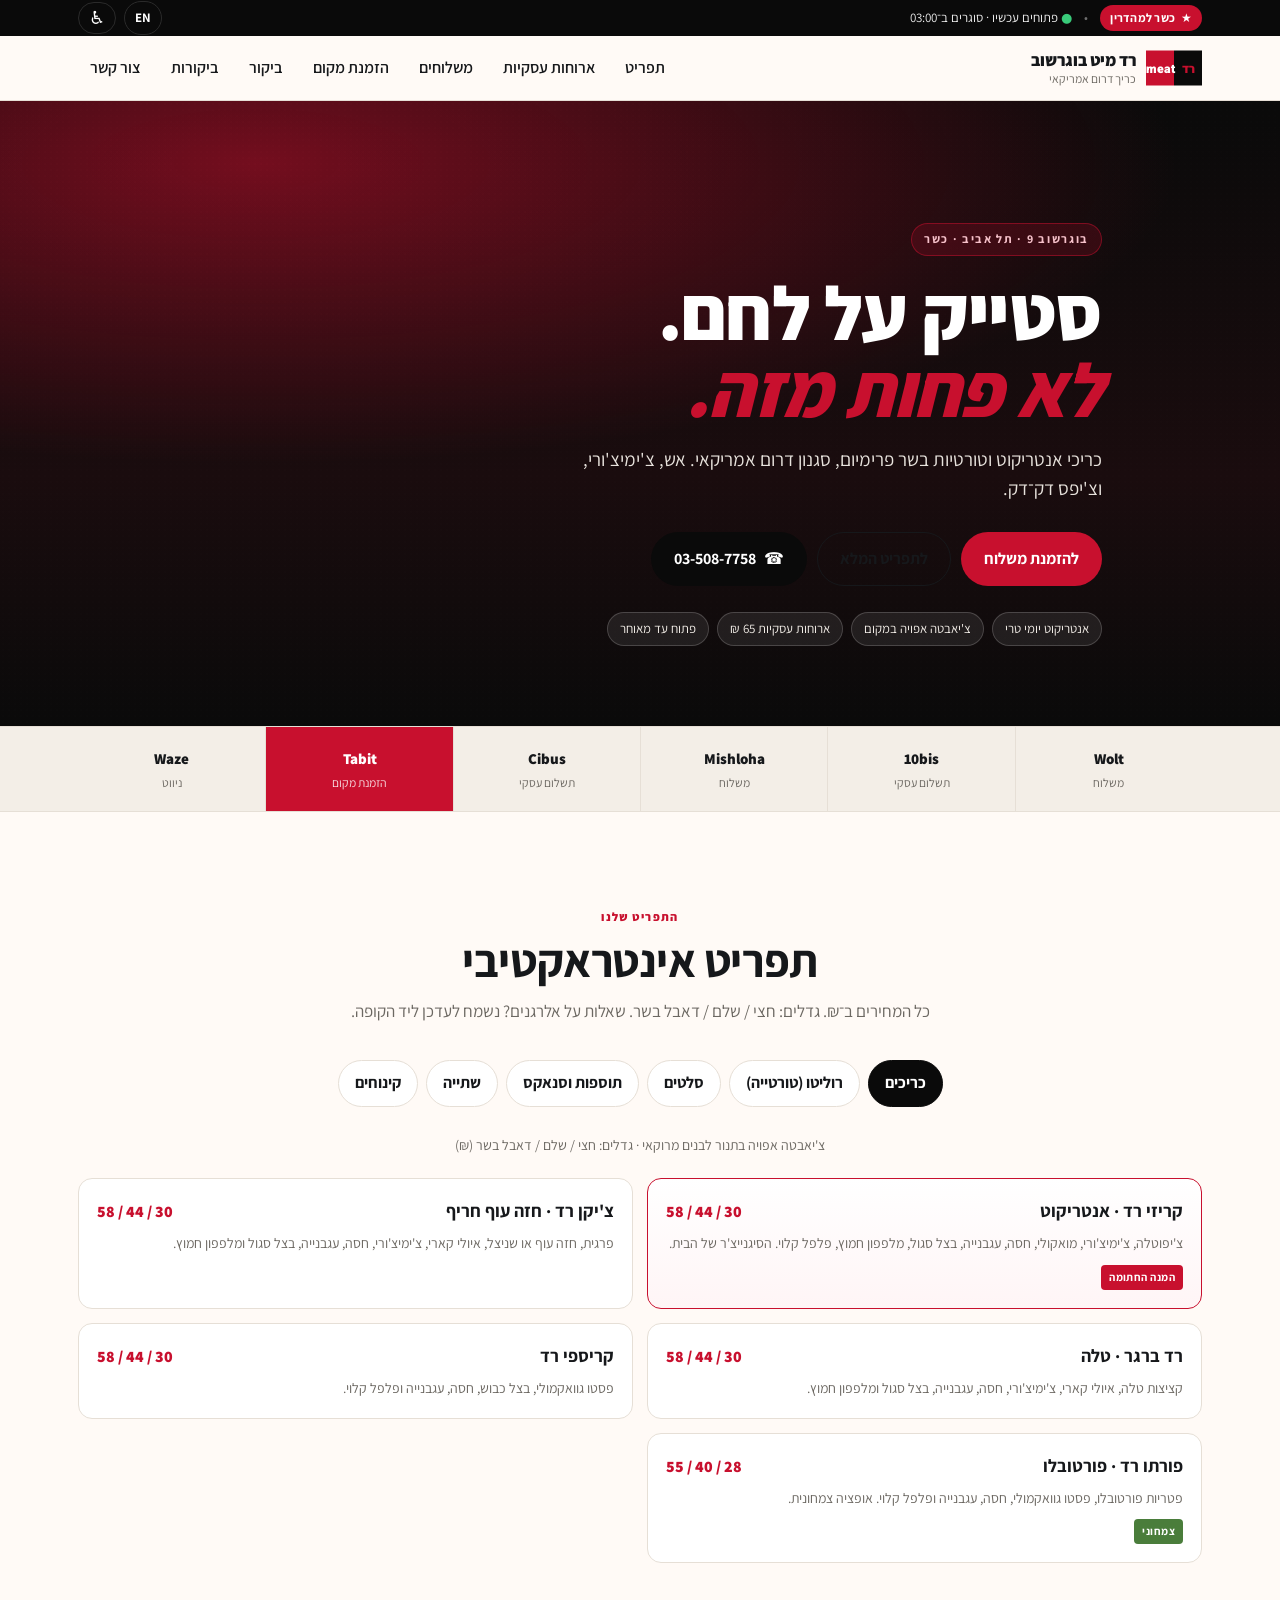
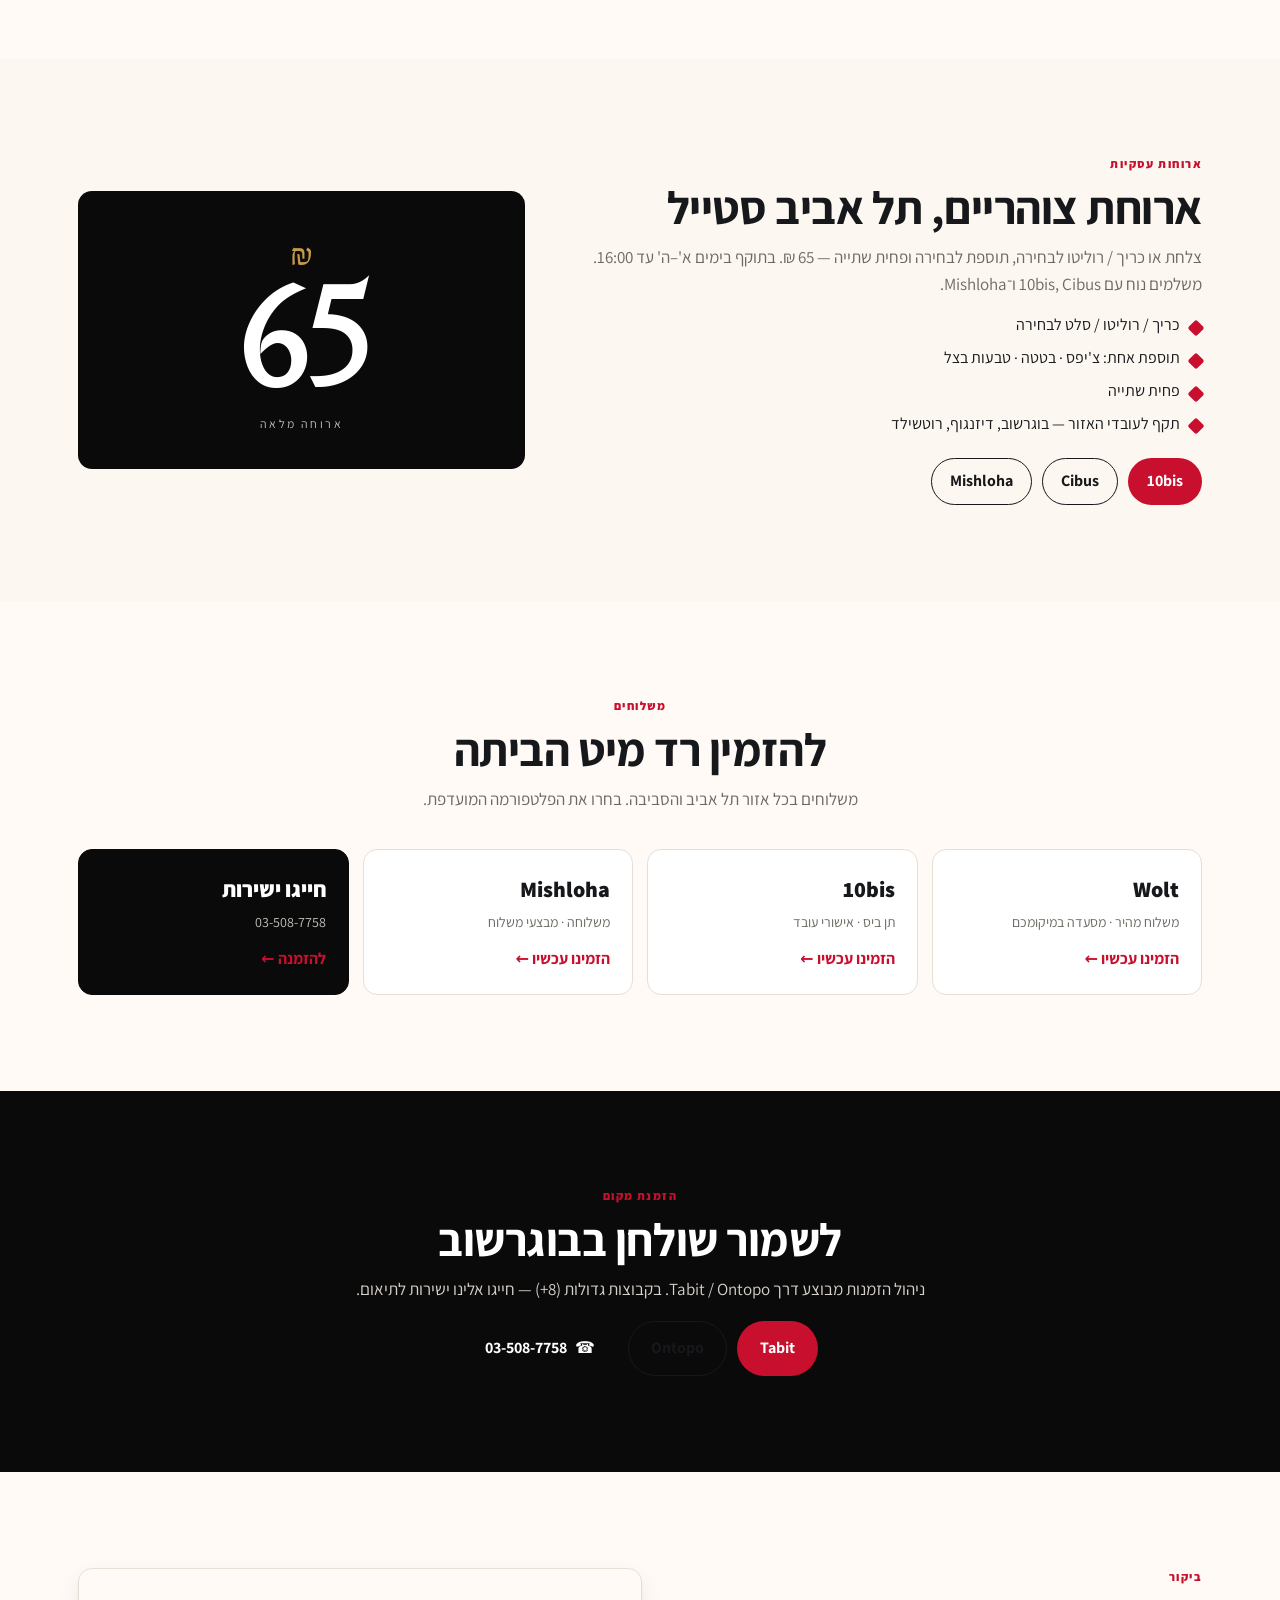
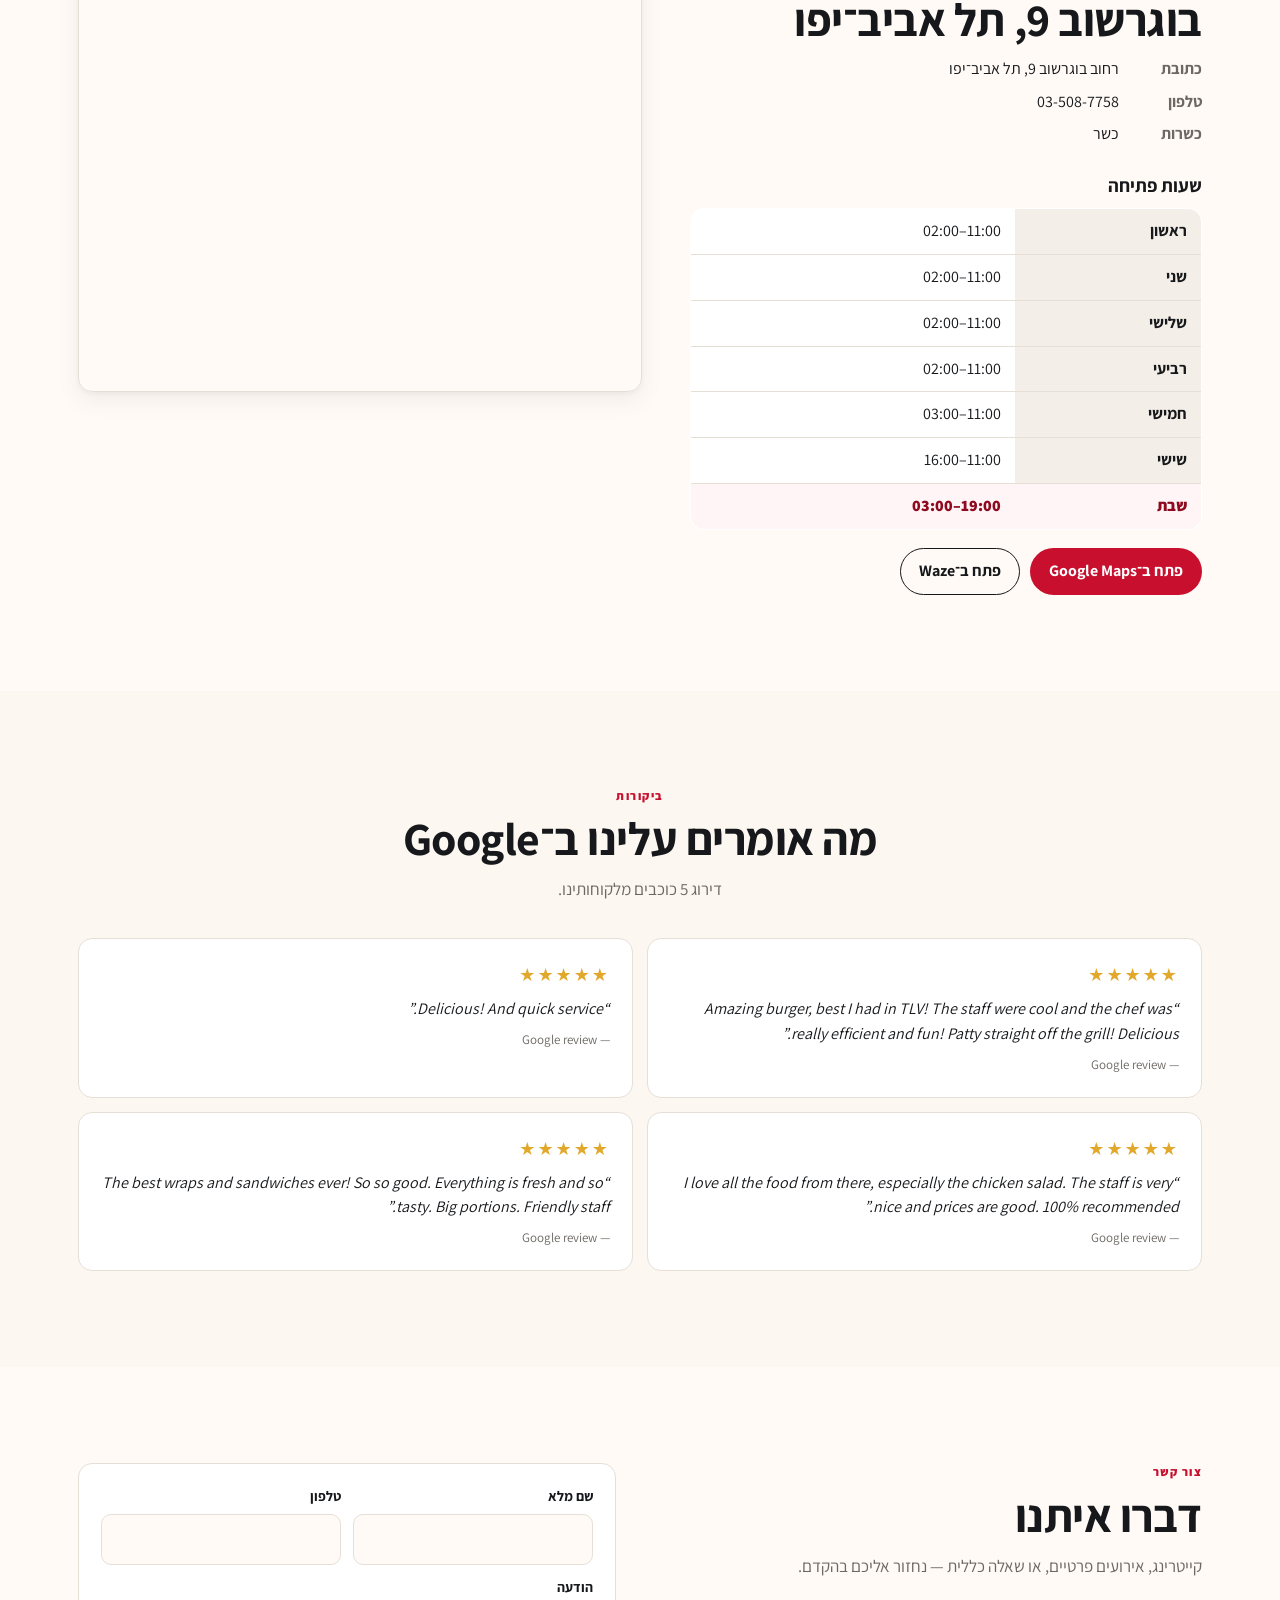
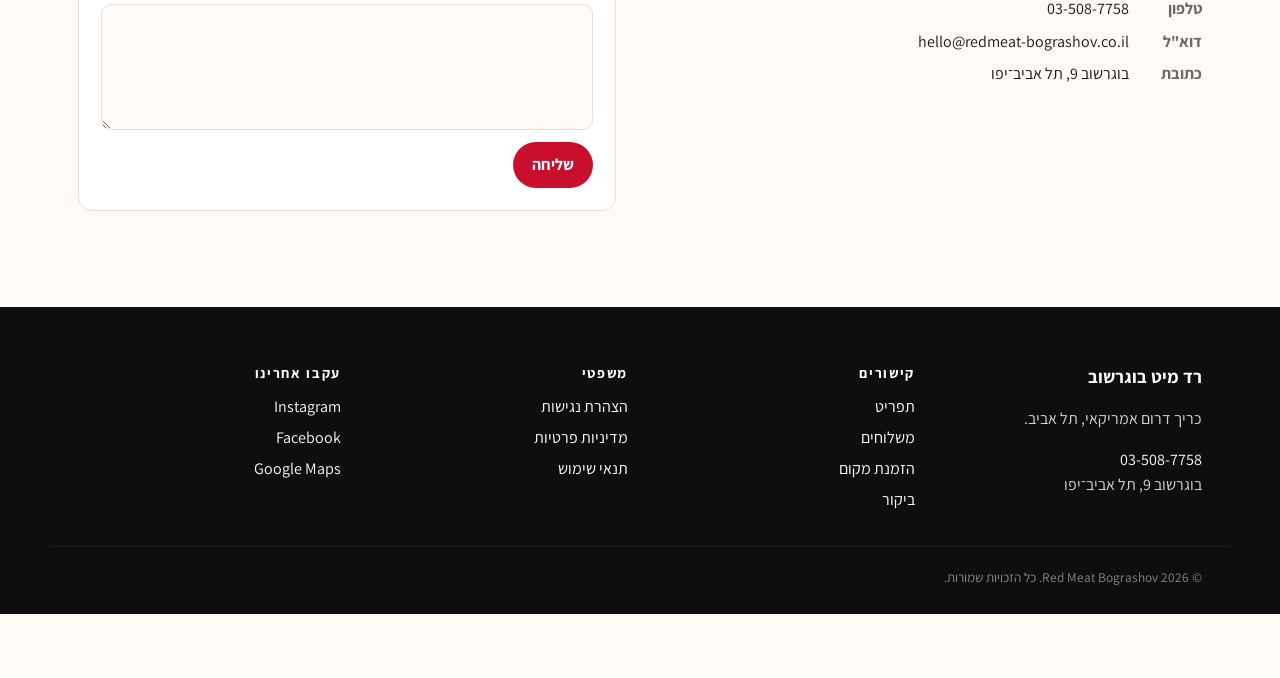
==== index.html @ 0d40d38c "Add bilingual Red Meat Bograshov website Static, framework-free HE/EN site with RTL/LTR switch, IS 5" ====
<!doctype html>
<html lang="he" dir="rtl">
<head>
  <meta charset="utf-8" />
  <meta name="viewport" content="width=device-width, initial-scale=1, viewport-fit=cover" />
  <meta name="theme-color" content="#c8102e" />
  <meta name="format-detection" content="telephone=yes" />

  <title data-i18n="meta.title">רד מיט בוגרשוב | כריך דרום אמריקאי | תל אביב</title>
  <meta name="description" data-i18n="meta.description"
        content="רד מיט בוגרשוב – כריכי אנטריקוט וטורטיות פרימיום ברחוב בוגרשוב 9, תל אביב. כשר. הזמנות, משלוחים, ארוחות עסקיות." />
  <meta name="keywords" content="רד מיט, Red Meat, Bograshov, בוגרשוב, אנטריקוט, כריך, תל אביב, Tel Aviv, kosher, כשר, Tabit, Wolt, 10bis, mishloha" />

  <!-- Open Graph -->
  <meta property="og:type" content="restaurant" />
  <meta property="og:locale" content="he_IL" />
  <meta property="og:locale:alternate" content="en_US" />
  <meta property="og:title" content="Red Meat Bograshov | רד מיט בוגרשוב" />
  <meta property="og:description" content="Premium entrecote sandwiches and meat tortillas in the heart of Tel Aviv." />
  <meta property="og:image" content="assets/img/og-cover.svg" />
  <meta property="og:url" content="https://redmeat-bograshov.co.il/" />
  <meta name="twitter:card" content="summary_large_image" />

  <link rel="canonical" href="https://redmeat-bograshov.co.il/" />
  <link rel="alternate" hreflang="he-IL" href="https://redmeat-bograshov.co.il/?lang=he" />
  <link rel="alternate" hreflang="en" href="https://redmeat-bograshov.co.il/?lang=en" />
  <link rel="alternate" hreflang="x-default" href="https://redmeat-bograshov.co.il/" />

  <link rel="icon" href="assets/img/favicon.svg" type="image/svg+xml" />
  <link rel="apple-touch-icon" href="assets/img/apple-touch-icon.png" />
  <link rel="manifest" href="manifest.webmanifest" />

  <!-- Fonts: Hebrew + Latin -->
  <link rel="preconnect" href="https://fonts.googleapis.com" crossorigin />
  <link rel="preconnect" href="https://fonts.gstatic.com" crossorigin />
  <link rel="stylesheet"
        href="https://fonts.googleapis.com/css2?family=Assistant:wght@400;600;700;800&family=Heebo:wght@400;700;900&family=Bellefair&display=swap"
        media="print" onload="this.media='all'" />
  <noscript><link rel="stylesheet"
        href="https://fonts.googleapis.com/css2?family=Assistant:wght@400;600;700;800&family=Heebo:wght@400;700;900&family=Bellefair&display=swap" /></noscript>

  <link rel="stylesheet" href="assets/css/styles.css" />

  <!-- Schema.org Restaurant -->
  <script type="application/ld+json">
  {
    "@context": "https://schema.org",
    "@type": "Restaurant",
    "name": "Red Meat Bograshov",
    "alternateName": "רד מיט בוגרשוב",
    "image": "https://redmeat-bograshov.co.il/assets/img/og-cover.svg",
    "@id": "https://redmeat-bograshov.co.il/",
    "url": "https://redmeat-bograshov.co.il/",
    "telephone": "+972-3-508-7758",
    "priceRange": "₪₪",
    "servesCuisine": ["South American", "Sandwiches", "Burgers", "Kosher"],
    "address": {
      "@type": "PostalAddress",
      "streetAddress": "Bograshov St 9",
      "addressLocality": "Tel Aviv-Yafo",
      "addressCountry": "IL"
    },
    "geo": { "@type": "GeoCoordinates", "latitude": 32.0784, "longitude": 34.7710 },
    "openingHoursSpecification": [
      { "@type": "OpeningHoursSpecification", "dayOfWeek": "Sunday",    "opens": "11:00", "closes": "02:00" },
      { "@type": "OpeningHoursSpecification", "dayOfWeek": "Monday",    "opens": "11:00", "closes": "02:00" },
      { "@type": "OpeningHoursSpecification", "dayOfWeek": "Tuesday",   "opens": "11:00", "closes": "02:00" },
      { "@type": "OpeningHoursSpecification", "dayOfWeek": "Wednesday", "opens": "11:00", "closes": "02:00" },
      { "@type": "OpeningHoursSpecification", "dayOfWeek": "Thursday",  "opens": "11:00", "closes": "03:00" },
      { "@type": "OpeningHoursSpecification", "dayOfWeek": "Friday",    "opens": "11:00", "closes": "16:00" },
      { "@type": "OpeningHoursSpecification", "dayOfWeek": "Saturday",  "opens": "19:00", "closes": "03:00" }
    ],
    "hasMenu": "https://redmeat-bograshov.co.il/#menu",
    "acceptsReservations": "https://www.tabit.co.il/",
    "isAccessibleForFree": true,
    "keywords": "kosher, kosher restaurant, כשר",
    "aggregateRating": {
      "@type": "AggregateRating",
      "ratingValue": "5",
      "reviewCount": "4"
    },
    "review": [
      { "@type": "Review", "author": { "@type": "Person", "name": "Google reviewer" },
        "reviewRating": { "@type": "Rating", "ratingValue": "5", "bestRating": "5" },
        "reviewBody": "Amazing burger, best I had in TLV! The staff were cool and the chef was really efficient and fun! Patty straight off the grill! Delicious." },
      { "@type": "Review", "author": { "@type": "Person", "name": "Google reviewer" },
        "reviewRating": { "@type": "Rating", "ratingValue": "5", "bestRating": "5" },
        "reviewBody": "Delicious! And quick service." },
      { "@type": "Review", "author": { "@type": "Person", "name": "Google reviewer" },
        "reviewRating": { "@type": "Rating", "ratingValue": "5", "bestRating": "5" },
        "reviewBody": "I love all the food from there, especially the chicken salad. The staff is very nice and prices are good. 100% recommended." },
      { "@type": "Review", "author": { "@type": "Person", "name": "Google reviewer" },
        "reviewRating": { "@type": "Rating", "ratingValue": "5", "bestRating": "5" },
        "reviewBody": "The best wraps and sandwiches ever! Everything is fresh and so tasty. Big portions. Friendly staff." }
    ]
  }
  </script>
</head>

<body>
  <!-- Skip to content for screen readers / keyboard users -->
  <a class="skip-link" href="#main" data-i18n="a11y.skip">דלג לתוכן הראשי</a>

  <!-- Top utility bar -->
  <div class="topbar" role="region" aria-label="utility">
    <div class="container topbar__inner">
      <span class="kosher-badge" aria-label="Kosher">
        <span aria-hidden="true">★</span> <span data-i18n="topbar.kosher">כשר למהדרין</span>
      </span>
      <span class="topbar__sep" aria-hidden="true">•</span>
      <span class="topbar__hours" id="topbar-hours" aria-live="polite"></span>

      <div class="topbar__actions">
        <button type="button" class="lang-switch" id="lang-switch" aria-label="Switch language">
          <span data-lang-label>EN</span>
        </button>
        <button type="button" class="a11y-toggle" id="a11y-toggle"
                aria-label="פתח תפריט נגישות" aria-haspopup="dialog" aria-expanded="false">
          <span aria-hidden="true">♿</span>
        </button>
      </div>
    </div>
  </div>

  <!-- Header / nav -->
  <header class="site-header" role="banner">
    <div class="container site-header__inner">
      <a href="#top" class="brand" aria-label="Red Meat Bograshov home">
        <span class="brand__mark" aria-hidden="true">
          <svg viewBox="0 0 64 40" width="56" height="36" focusable="false" aria-hidden="true">
            <rect x="0" y="0" width="32" height="40" fill="#c8102e"/>
            <rect x="32" y="0" width="32" height="40" fill="#0a0a0a"/>
            <text x="16" y="26" text-anchor="middle" font-family="Heebo,Arial" font-weight="900" font-size="14" fill="#fff">meat</text>
            <text x="48" y="26" text-anchor="middle" font-family="Heebo,Arial" font-weight="900" font-size="14" fill="#c8102e">רד</text>
          </svg>
        </span>
        <span class="brand__text">
          <strong data-i18n="brand.name">רד מיט בוגרשוב</strong>
          <small data-i18n="brand.tag">כריך דרום אמריקאי</small>
        </span>
      </a>

      <button class="nav-toggle" id="nav-toggle"
              aria-label="פתיחת תפריט ניווט" aria-controls="primary-nav" aria-expanded="false">
        <span class="nav-toggle__bar" aria-hidden="true"></span>
        <span class="nav-toggle__bar" aria-hidden="true"></span>
        <span class="nav-toggle__bar" aria-hidden="true"></span>
      </button>

      <nav id="primary-nav" class="nav" aria-label="Primary">
        <ul>
          <li><a href="#menu" data-i18n="nav.menu">תפריט</a></li>
          <li><a href="#lunch" data-i18n="nav.lunch">ארוחות עסקיות</a></li>
          <li><a href="#delivery" data-i18n="nav.delivery">משלוחים</a></li>
          <li><a href="#reservations" data-i18n="nav.reservations">הזמנת מקום</a></li>
          <li><a href="#visit" data-i18n="nav.visit">ביקור</a></li>
          <li><a href="#reviews" data-i18n="nav.reviews">ביקורות</a></li>
          <li><a href="#contact" data-i18n="nav.contact">צור קשר</a></li>
        </ul>
      </nav>
    </div>
  </header>

  <main id="main" tabindex="-1">

    <!-- HERO -->
    <section class="hero" id="top" aria-labelledby="hero-title">
      <div class="hero__bg" aria-hidden="true"></div>
      <div class="container hero__inner">
        <p class="hero__eyebrow" data-i18n="hero.eyebrow">בוגרשוב 9 · תל אביב · כשר</p>
        <h1 id="hero-title" class="hero__title">
          <span data-i18n="hero.title1">סטייק על לחם.</span>
          <span class="hero__title--accent" data-i18n="hero.title2">לא פחות מזה.</span>
        </h1>
        <p class="hero__lead" data-i18n="hero.lead">
          כריכי אנטריקוט וטורטיות בשר פרימיום, סגנון דרום אמריקאי. אש, צ'ימיצ'ורי, וצ'יפס דק־דק.
        </p>
        <div class="hero__cta">
          <a class="btn btn--primary btn--lg" href="#delivery" data-i18n="hero.cta.delivery">להזמנת משלוח</a>
          <a class="btn btn--ghost btn--lg" href="#menu" data-i18n="hero.cta.menu">לתפריט המלא</a>
          <a class="btn btn--call btn--lg" href="tel:+97235087758"
             aria-label="התקשרו לרד מיט בוגרשוב">
            <span aria-hidden="true">☎</span> 03-508-7758
          </a>
        </div>
        <ul class="hero__chips" aria-label="features">
          <li data-i18n="hero.chip1">אנטריקוט יומי טרי</li>
          <li data-i18n="hero.chip2">צ'יאבטה אפויה במקום</li>
          <li data-i18n="hero.chip3">ארוחות עסקיות 65 ₪</li>
          <li data-i18n="hero.chip4">פתוח עד מאוחר</li>
        </ul>
      </div>
    </section>

    <!-- QUICK ACTIONS BAR (delivery / reservations / waze) -->
    <section class="quick" aria-label="Quick actions">
      <div class="container quick__grid">
        <a class="quick__item" href="https://wolt.com/" target="_blank" rel="noopener">
          <span class="quick__name">Wolt</span>
          <span class="quick__sub" data-i18n="quick.delivery">משלוח</span>
        </a>
        <a class="quick__item" href="https://www.10bis.co.il/" target="_blank" rel="noopener">
          <span class="quick__name">10bis</span>
          <span class="quick__sub" data-i18n="quick.business">תן ביס · עסקי</span>
        </a>
        <a class="quick__item" href="https://www.mishloha.co.il/" target="_blank" rel="noopener">
          <span class="quick__name">Mishloha</span>
          <span class="quick__sub" data-i18n="quick.delivery">משלוח</span>
        </a>
        <a class="quick__item" href="https://www.cibus.co.il/" target="_blank" rel="noopener">
          <span class="quick__name">Cibus</span>
          <span class="quick__sub" data-i18n="quick.business">תשלום עסקי</span>
        </a>
        <a class="quick__item quick__item--accent" href="https://www.tabit.co.il/" target="_blank" rel="noopener">
          <span class="quick__name">Tabit</span>
          <span class="quick__sub" data-i18n="quick.book">הזמנת מקום</span>
        </a>
        <a class="quick__item" href="https://waze.com/ul?q=Bograshov%209%20Tel%20Aviv" target="_blank" rel="noopener">
          <span class="quick__name">Waze</span>
          <span class="quick__sub" data-i18n="quick.navigate">ניווט</span>
        </a>
      </div>
    </section>

    <!-- MENU -->
    <section class="section" id="menu" aria-labelledby="menu-title">
      <div class="container">
        <header class="section__head">
          <p class="section__eyebrow" data-i18n="menu.eyebrow">התפריט שלנו</p>
          <h2 id="menu-title" class="section__title" data-i18n="menu.title">תפריט אינטראקטיבי</h2>
          <p class="section__lead" data-i18n="menu.lead">
            כל המחירים ב־₪. גדלים: חצי / שלם / דאבל בשר. שאלות על אלרגנים? נשמח לעדכן ליד הקופה.
          </p>
        </header>

        <!-- Menu category tabs -->
        <div class="menu-tabs" role="tablist" aria-label="Menu categories">
          <button class="menu-tab is-active" role="tab" aria-selected="true" aria-controls="cat-sandwiches" id="tab-sandwiches" data-target="cat-sandwiches" data-i18n="menu.tabs.sandwiches">כריכים</button>
          <button class="menu-tab" role="tab" aria-selected="false" aria-controls="cat-rolls" id="tab-rolls" data-target="cat-rolls" data-i18n="menu.tabs.rolls">רוליטו (טורטייה)</button>
          <button class="menu-tab" role="tab" aria-selected="false" aria-controls="cat-salads" id="tab-salads" data-target="cat-salads" data-i18n="menu.tabs.salads">סלטים</button>
          <button class="menu-tab" role="tab" aria-selected="false" aria-controls="cat-sides" id="tab-sides" data-target="cat-sides" data-i18n="menu.tabs.sides">תוספות &amp; סנאקס</button>
          <button class="menu-tab" role="tab" aria-selected="false" aria-controls="cat-drinks" id="tab-drinks" data-target="cat-drinks" data-i18n="menu.tabs.drinks">שתייה</button>
          <button class="menu-tab" role="tab" aria-selected="false" aria-controls="cat-dessert" id="tab-dessert" data-target="cat-dessert" data-i18n="menu.tabs.dessert">קינוחים</button>
        </div>

        <!-- Sandwiches -->
        <div class="menu-panel is-active" id="cat-sandwiches" role="tabpanel" aria-labelledby="tab-sandwiches">
          <p class="menu-panel__note" data-i18n="menu.sw.note">צ'יאבטה אפויה בתנור לבנים מרוקאי · גדלים: חצי / שלם / דאבל בשר (₪)</p>
          <ul class="menu-list">
            <li class="menu-item menu-item--hero">
              <div class="menu-item__head">
                <h3 data-i18n="menu.sw.crazy.name">קריזי רד · אנטריקוט</h3>
                <span class="menu-item__price">30 / 44 / 58</span>
              </div>
              <p data-i18n="menu.sw.crazy.desc">צ'יפוטלה, צ'ימיצ'ורי, מואקולי, חסה, עגבנייה, בצל סגול, סלפפון חמוץ, פלפל קלוי. הסיגנייצ'ר של הבית.</p>
              <span class="menu-item__badge" data-i18n="menu.badge.hero">המנה החתומה</span>
            </li>
            <li class="menu-item">
              <div class="menu-item__head">
                <h3 data-i18n="menu.sw.chicken.name">צ'יקן רד · חזה עוף חריף</h3>
                <span class="menu-item__price">30 / 44 / 58</span>
              </div>
              <p data-i18n="menu.sw.chicken.desc">פרגית, חזה עוף או שניצל, איולי קארי, צ'ימיצ'ורי, חסה, עגבנייה, בצל סגול וסלפפון.</p>
            </li>
            <li class="menu-item">
              <div class="menu-item__head">
                <h3 data-i18n="menu.sw.lamb.name">רד ברגר · טלה</h3>
                <span class="menu-item__price">30 / 44 / 58</span>
              </div>
              <p data-i18n="menu.sw.lamb.desc">קציצות טלה, איולי קארי, צ'ימיצ'ורי, חסה, עגבנייה, בצל סגול וסלפפון.</p>
            </li>
            <li class="menu-item">
              <div class="menu-item__head">
                <h3 data-i18n="menu.sw.krispy.name">קריספי רד</h3>
                <span class="menu-item__price">30 / 44 / 58</span>
              </div>
              <p data-i18n="menu.sw.krispy.desc">פסטו גוואקמולי, בצל כבוש, חסה, עגבנייה ופלפל קלוי.</p>
            </li>
            <li class="menu-item">
              <div class="menu-item__head">
                <h3 data-i18n="menu.sw.portho.name">פורתו רד · פורטובלו</h3>
                <span class="menu-item__price">28 / 40 / 55</span>
              </div>
              <p data-i18n="menu.sw.portho.desc">פטריות פורטובלו, פסטו גוואקמולי, חסה, עגבנייה ופלפל קלוי. אופציה צמחונית.</p>
              <span class="menu-item__badge menu-item__badge--veg" data-i18n="menu.badge.veg">צמחוני</span>
            </li>
          </ul>
        </div>

        <!-- Rolls -->
        <div class="menu-panel" id="cat-rolls" role="tabpanel" aria-labelledby="tab-rolls" hidden>
          <p class="menu-panel__note" data-i18n="menu.roll.note">טורטייה בסגנון מקסיקני · רגיל / דאבל בשר (₪)</p>
          <ul class="menu-list">
            <li class="menu-item">
              <div class="menu-item__head">
                <h3 data-i18n="menu.roll.entre.name">רוליטו אנטריקוט</h3>
                <span class="menu-item__price">42 / 56</span>
              </div>
              <p data-i18n="menu.roll.entre.desc">גוואקמולי וצ'יפוטלה, חסה, עגבנייה, בצל סגול, פלפל קלוי ובצל מטוגן.</p>
            </li>
            <li class="menu-item">
              <div class="menu-item__head">
                <h3 data-i18n="menu.roll.chicken.name">רוליטו חזה עוף חריף</h3>
                <span class="menu-item__price">42 / 56</span>
              </div>
              <p data-i18n="menu.roll.chicken.desc">גוואקמולי ואיולי קארי, חסה, עגבנייה, בצל סגול, פלפל קלוי ובצל.</p>
            </li>
            <li class="menu-item">
              <div class="menu-item__head">
                <h3 data-i18n="menu.roll.lamb.name">רוליטו טלה</h3>
                <span class="menu-item__price">42 / 56</span>
              </div>
              <p data-i18n="menu.roll.lamb.desc">קציצות טלה, איולי קארי, צ'ימיצ'ורי, חסה, עגבנייה ופלפל קלוי.</p>
            </li>
            <li class="menu-item">
              <div class="menu-item__head">
                <h3 data-i18n="menu.roll.portho.name">רוליטו פורטובלו</h3>
                <span class="menu-item__price">40 / 55</span>
              </div>
              <p data-i18n="menu.roll.portho.desc">פטריות פורטובלו, גוואקמולי וירקות שדה. אופציה צמחונית.</p>
              <span class="menu-item__badge menu-item__badge--veg" data-i18n="menu.badge.veg">צמחוני</span>
            </li>
          </ul>
        </div>

        <!-- Salads -->
        <div class="menu-panel" id="cat-salads" role="tabpanel" aria-labelledby="tab-salads" hidden>
          <p class="menu-panel__note" data-i18n="menu.salad.note">מוגש עם לחם וויניגרט הדרים בצד · 42 ₪</p>
          <ul class="menu-list">
            <li class="menu-item">
              <div class="menu-item__head">
                <h3 data-i18n="menu.salad.lamb.name">סלט רד ברגר · טלה</h3>
                <span class="menu-item__price">42</span>
              </div>
              <p data-i18n="menu.salad.lamb.desc">חסות בייבי, עגבניות שרי, בצל סגול, פלפל אדום, אגוזים, קרוטונים וויניגרט הדרים.</p>
            </li>
            <li class="menu-item">
              <div class="menu-item__head">
                <h3 data-i18n="menu.salad.entre.name">סלט אנטריקוט</h3>
                <span class="menu-item__price">42</span>
              </div>
              <p data-i18n="menu.salad.entre.desc">חסות, עגבניות שרי, גזר, בצל סגול, פלפל, אגוזים וקרוטונים.</p>
            </li>
            <li class="menu-item">
              <div class="menu-item__head">
                <h3 data-i18n="menu.salad.chicken.name">סלט חזה עוף</h3>
                <span class="menu-item__price">42</span>
              </div>
              <p data-i18n="menu.salad.chicken.desc">חסות, שרי, ירוקים, גזר, בוטנים, רוטב אסייתי מתוק, תירס ובצל.</p>
            </li>
            <li class="menu-item">
              <div class="menu-item__head">
                <h3 data-i18n="menu.salad.portho.name">סלט פורטובלו</h3>
                <span class="menu-item__price">42</span>
              </div>
              <p data-i18n="menu.salad.portho.desc">חסות, שרי, נבטים, כרוב, גזר, אפונה, פלפל אדום, מלפפון, אגוזים וויניגרט הדרים.</p>
              <span class="menu-item__badge menu-item__badge--veg" data-i18n="menu.badge.veg">צמחוני</span>
            </li>
          </ul>
        </div>

        <!-- Sides & Snacks -->
        <div class="menu-panel" id="cat-sides" role="tabpanel" aria-labelledby="tab-sides" hidden>
          <ul class="menu-list menu-list--cols">
            <li class="menu-item"><div class="menu-item__head"><h3 data-i18n="menu.side.fries.name">צ'יפס דק־דק</h3><span class="menu-item__price">15</span></div></li>
            <li class="menu-item"><div class="menu-item__head"><h3 data-i18n="menu.side.potato.name">פוטטו</h3><span class="menu-item__price">15</span></div></li>
            <li class="menu-item"><div class="menu-item__head"><h3 data-i18n="menu.side.onion.name">טבעות בצל</h3><span class="menu-item__price">22</span></div></li>
            <li class="menu-item"><div class="menu-item__head"><h3 data-i18n="menu.side.sweet.name">צ'יפס בטטה</h3><span class="menu-item__price">22</span></div></li>
            <li class="menu-item"><div class="menu-item__head"><h3 data-i18n="menu.side.mix.name">מיקס (צ'יפס + בטטה)</h3><span class="menu-item__price">20</span></div></li>
            <li class="menu-item"><div class="menu-item__head"><h3 data-i18n="menu.side.balls.name">כדורי פירה</h3><span class="menu-item__price">20</span></div></li>
            <li class="menu-item"><div class="menu-item__head"><h3 data-i18n="menu.side.fraise.name">הום פריז</h3><span class="menu-item__price">25</span></div></li>
            <li class="menu-item"><div class="menu-item__head"><h3 data-i18n="menu.side.mix2.name">מיקס צ'יפסיטבעות</h3><span class="menu-item__price">25</span></div></li>
            <li class="menu-item"><div class="menu-item__head"><h3 data-i18n="menu.side.wings.name">כנפיים (12 יח')</h3><span class="menu-item__price">30</span></div></li>
          </ul>

          <h3 class="menu-subtitle" data-i18n="menu.extras.title">תוספות לכריך / רוליטו</h3>
          <ul class="menu-list menu-list--cols">
            <li class="menu-item"><div class="menu-item__head"><h3 data-i18n="menu.extra.avo">אבוקדו</h3><span class="menu-item__price">2</span></div></li>
            <li class="menu-item"><div class="menu-item__head"><h3 data-i18n="menu.extra.tuna">טונה / ביצה</h3><span class="menu-item__price">5</span></div></li>
            <li class="menu-item"><div class="menu-item__head"><h3 data-i18n="menu.extra.portho">פורטובלו</h3><span class="menu-item__price">5</span></div></li>
            <li class="menu-item"><div class="menu-item__head"><h3 data-i18n="menu.extra.cumin">כמהין / אווז</h3><span class="menu-item__price">10</span></div></li>
            <li class="menu-item"><div class="menu-item__head"><h3 data-i18n="menu.extra.meat">בשר נוסף</h3><span class="menu-item__price">18</span></div></li>
          </ul>
        </div>

        <!-- Drinks -->
        <div class="menu-panel" id="cat-drinks" role="tabpanel" aria-labelledby="tab-drinks" hidden>
          <ul class="menu-list menu-list--cols">
            <li class="menu-item"><div class="menu-item__head"><h3 data-i18n="menu.drink.lemon">לימונדה</h3><span class="menu-item__price">5</span></div></li>
            <li class="menu-item"><div class="menu-item__head"><h3 data-i18n="menu.drink.water">מים / סודה</h3><span class="menu-item__price">8</span></div></li>
            <li class="menu-item"><div class="menu-item__head"><h3 data-i18n="menu.drink.bottle">פחית</h3><span class="menu-item__price">9</span></div></li>
            <li class="menu-item"><div class="menu-item__head"><h3 data-i18n="menu.drink.glass">זכוכית</h3><span class="menu-item__price">10</span></div></li>
            <li class="menu-item"><div class="menu-item__head"><h3 data-i18n="menu.drink.large">שתייה גדולה</h3><span class="menu-item__price">13</span></div></li>
          </ul>
        </div>

        <!-- Dessert -->
        <div class="menu-panel" id="cat-dessert" role="tabpanel" aria-labelledby="tab-dessert" hidden>
          <ul class="menu-list">
            <li class="menu-item">
              <div class="menu-item__head">
                <h3 data-i18n="menu.dessert.churros.name">צ'ורוס (5 יח')</h3>
                <span class="menu-item__price">20</span>
              </div>
              <p data-i18n="menu.dessert.churros.desc">קלאסי, מצופה סוכר וקינמון, עם רוטב שוקולד חם.</p>
            </li>
          </ul>
        </div>
      </div>
    </section>

    <!-- LUNCH DEALS -->
    <section class="section section--alt" id="lunch" aria-labelledby="lunch-title">
      <div class="container lunch">
        <div class="lunch__copy">
          <p class="section__eyebrow" data-i18n="lunch.eyebrow">ארוחות עסקיות</p>
          <h2 id="lunch-title" class="section__title" data-i18n="lunch.title">ארוחת צוהריים, תל אביב סטייל</h2>
          <p class="section__lead" data-i18n="lunch.lead">
            צלחת או כריך / רוליטו לבחירה, תוספת לבחירה ופחית שתייה — 65 ₪. בתוקף בימים א'–ה' עד 16:00.
            משלמים נוח עם 10bis, Cibus ו־Mishloha.
          </p>
          <ul class="lunch__list">
            <li data-i18n="lunch.b1">כריך / רוליטו / סלט לבחירה</li>
            <li data-i18n="lunch.b2">תוספת אחת: צ'יפס · בטטה · טבעות בצל</li>
            <li data-i18n="lunch.b3">פחית שתייה</li>
            <li data-i18n="lunch.b4">תקף לעובדי האזור — בוגרשוב, דיזנגוף, רוטשילד</li>
          </ul>
          <div class="lunch__cta">
            <a class="btn btn--primary" href="https://www.10bis.co.il/" target="_blank" rel="noopener">10bis</a>
            <a class="btn btn--ghost" href="https://www.cibus.co.il/" target="_blank" rel="noopener">Cibus</a>
            <a class="btn btn--ghost" href="https://www.mishloha.co.il/" target="_blank" rel="noopener">Mishloha</a>
          </div>
        </div>
        <div class="lunch__price" aria-hidden="true">
          <span>₪</span>
          <strong>65</strong>
          <em data-i18n="lunch.from">ארוחה מלאה</em>
        </div>
      </div>
    </section>

    <!-- DELIVERY -->
    <section class="section" id="delivery" aria-labelledby="delivery-title">
      <div class="container">
        <header class="section__head">
          <p class="section__eyebrow" data-i18n="delivery.eyebrow">משלוחים</p>
          <h2 id="delivery-title" class="section__title" data-i18n="delivery.title">להזמין רד מיט הביתה</h2>
          <p class="section__lead" data-i18n="delivery.lead">משלוחים בכל אזור תל אביב והסביבה. בחרו את הפלטפורמה המועדפת.</p>
        </header>
        <div class="delivery-grid">
          <a class="delivery-card" href="https://wolt.com/" target="_blank" rel="noopener" aria-label="Order via Wolt">
            <span class="delivery-card__name">Wolt</span>
            <span class="delivery-card__desc" data-i18n="delivery.wolt">משלוח מהיר · מסעדה במיקומכם</span>
            <span class="delivery-card__cta" data-i18n="delivery.cta">הזמינו עכשיו ←</span>
          </a>
          <a class="delivery-card" href="https://www.10bis.co.il/" target="_blank" rel="noopener" aria-label="Order via 10bis">
            <span class="delivery-card__name">10bis</span>
            <span class="delivery-card__desc" data-i18n="delivery.tenbis">תן ביס · אישורי עובד</span>
            <span class="delivery-card__cta" data-i18n="delivery.cta">הזמינו עכשיו ←</span>
          </a>
          <a class="delivery-card" href="https://www.mishloha.co.il/" target="_blank" rel="noopener" aria-label="Order via Mishloha">
            <span class="delivery-card__name">Mishloha</span>
            <span class="delivery-card__desc" data-i18n="delivery.mishloha">משלוחה · מבצעי משלוח</span>
            <span class="delivery-card__cta" data-i18n="delivery.cta">הזמינו עכשיו ←</span>
          </a>
          <a class="delivery-card delivery-card--call" href="tel:+97235087758" aria-label="Call to order">
            <span class="delivery-card__name" data-i18n="delivery.callus">חייגו ישירות</span>
            <span class="delivery-card__desc">03-508-7758</span>
            <span class="delivery-card__cta" data-i18n="delivery.callcta">להזמנה ←</span>
          </a>
        </div>
      </div>
    </section>

    <!-- RESERVATIONS -->
    <section class="section section--dark" id="reservations" aria-labelledby="res-title">
      <div class="container reservations">
        <div class="reservations__copy">
          <p class="section__eyebrow" data-i18n="res.eyebrow">הזמנת מקום</p>
          <h2 id="res-title" class="section__title" data-i18n="res.title">לשמור שולחן בבוגרשוב</h2>
          <p class="section__lead" data-i18n="res.lead">
            ניהול הזמנות מבוצע דרך Tabit / Ontopo. בקבוצות גדולות (8+) — חייגו אלינו ישירות לתיאום.
          </p>
          <div class="reservations__cta">
            <a class="btn btn--primary btn--lg" href="https://www.tabit.co.il/" target="_blank" rel="noopener">Tabit</a>
            <a class="btn btn--ghost btn--lg" href="https://ontopo.co.il/" target="_blank" rel="noopener">Ontopo</a>
            <a class="btn btn--call btn--lg" href="tel:+97235087758">
              <span aria-hidden="true">☎</span> 03-508-7758
            </a>
          </div>
        </div>
      </div>
    </section>

    <!-- VISIT / MAP -->
    <section class="section" id="visit" aria-labelledby="visit-title">
      <div class="container visit">
        <div class="visit__copy">
          <p class="section__eyebrow" data-i18n="visit.eyebrow">ביקור</p>
          <h2 id="visit-title" class="section__title" data-i18n="visit.title">בוגרשוב 9, תל אביב־יפו</h2>
          <ul class="visit__details">
            <li>
              <span class="visit__label" data-i18n="visit.address">כתובת</span>
              <span data-i18n="visit.addressVal">רחוב בוגרשוב 9, תל אביב־יפו</span>
            </li>
            <li>
              <span class="visit__label" data-i18n="visit.phone">טלפון</span>
              <a href="tel:+97235087758">03-508-7758</a>
            </li>
            <li>
              <span class="visit__label" data-i18n="visit.kosher">כשרות</span>
              <span data-i18n="visit.kosherVal">כשר</span>
            </li>
          </ul>

          <h3 class="visit__h3" data-i18n="visit.hours">שעות פתיחה</h3>
          <table class="hours" aria-label="Opening hours">
            <tbody>
              <tr><th scope="row" data-i18n="day.sun">ראשון</th><td>11:00–02:00</td></tr>
              <tr><th scope="row" data-i18n="day.mon">שני</th><td>11:00–02:00</td></tr>
              <tr><th scope="row" data-i18n="day.tue">שלישי</th><td>11:00–02:00</td></tr>
              <tr><th scope="row" data-i18n="day.wed">רביעי</th><td>11:00–02:00</td></tr>
              <tr><th scope="row" data-i18n="day.thu">חמישי</th><td>11:00–03:00</td></tr>
              <tr><th scope="row" data-i18n="day.fri">שישי</th><td>11:00–16:00</td></tr>
              <tr><th scope="row" data-i18n="day.sat">שבת</th><td>19:00–03:00</td></tr>
            </tbody>
          </table>

          <div class="visit__nav">
            <a class="btn btn--primary" href="https://maps.app.goo.gl/ZKso4oRaaqG4Py2k8?g_st=ic" target="_blank" rel="noopener" data-i18n="visit.gmaps">פתח ב־Google Maps</a>
            <a class="btn btn--ghost" href="https://waze.com/ul?q=Bograshov%209%20Tel%20Aviv" target="_blank" rel="noopener" data-i18n="visit.waze">פתח ב־Waze</a>
          </div>
        </div>

        <div class="visit__map">
          <iframe
            title="Map to Red Meat Bograshov, 9 Bograshov St, Tel Aviv"
            src="https://www.google.com/maps?q=Bograshov%209%20Tel%20Aviv&output=embed"
            loading="lazy" referrerpolicy="no-referrer-when-downgrade"
            allowfullscreen></iframe>
        </div>
      </div>
    </section>

    <!-- REVIEWS -->
    <section class="section section--alt" id="reviews" aria-labelledby="reviews-title">
      <div class="container">
        <header class="section__head">
          <p class="section__eyebrow" data-i18n="reviews.eyebrow">ביקורות</p>
          <h2 id="reviews-title" class="section__title" data-i18n="reviews.title">מה אומרים עלינו ב־Google</h2>
          <p class="section__lead" data-i18n="reviews.lead">דירוג 5 כוכבים מלקוחותינו.</p>
        </header>

        <ul class="reviews">
          <li class="review">
            <div class="review__stars" aria-label="5 stars">★★★★★</div>
            <blockquote>“Amazing burger, best I had in TLV! The staff were cool and the chef was really efficient and fun! Patty straight off the grill! Delicious.”</blockquote>
            <cite>— Google review</cite>
          </li>
          <li class="review">
            <div class="review__stars" aria-label="5 stars">★★★★★</div>
            <blockquote>“Delicious! And quick service.”</blockquote>
            <cite>— Google review</cite>
          </li>
          <li class="review">
            <div class="review__stars" aria-label="5 stars">★★★★★</div>
            <blockquote>“I love all the food from there, especially the chicken salad. The staff is very nice and prices are good. 100% recommended.”</blockquote>
            <cite>— Google review</cite>
          </li>
          <li class="review">
            <div class="review__stars" aria-label="5 stars">★★★★★</div>
            <blockquote>“The best wraps and sandwiches ever! So so good. Everything is fresh and so tasty. Big portions. Friendly staff.”</blockquote>
            <cite>— Google review</cite>
          </li>
        </ul>
      </div>
    </section>

    <!-- CONTACT -->
    <section class="section" id="contact" aria-labelledby="contact-title">
      <div class="container contact">
        <div>
          <p class="section__eyebrow" data-i18n="contact.eyebrow">צור קשר</p>
          <h2 id="contact-title" class="section__title" data-i18n="contact.title">דברו איתנו</h2>
          <p class="section__lead" data-i18n="contact.lead">קייטרינג, אירועים פרטיים, או שאלה כללית — נחזור אליכם בהקדם.</p>
          <ul class="contact__direct">
            <li>
              <span class="contact__label" data-i18n="contact.phone">טלפון</span>
              <a href="tel:+97235087758">03-508-7758</a>
            </li>
            <li>
              <span class="contact__label" data-i18n="contact.email">דוא"ל</span>
              <a href="mailto:hello@redmeat-bograshov.co.il">hello@redmeat-bograshov.co.il</a>
            </li>
            <li>
              <span class="contact__label" data-i18n="contact.address">כתובת</span>
              <span data-i18n="contact.addressVal">בוגרשוב 9, תל אביב־יפו</span>
            </li>
          </ul>
        </div>
        <form class="contact__form" id="contact-form" novalidate aria-describedby="form-status">
          <div class="field">
            <label for="c-name" data-i18n="contact.name">שם מלא</label>
            <input id="c-name" name="name" type="text" required autocomplete="name" />
          </div>
          <div class="field">
            <label for="c-phone" data-i18n="contact.phoneL">טלפון</label>
            <input id="c-phone" name="phone" type="tel" inputmode="tel" required autocomplete="tel" />
          </div>
          <div class="field field--full">
            <label for="c-msg" data-i18n="contact.msg">הודעה</label>
            <textarea id="c-msg" name="message" rows="4" required></textarea>
          </div>
          <div class="field field--full field--actions">
            <button type="submit" class="btn btn--primary" data-i18n="contact.submit">שליחה</button>
            <p id="form-status" class="form-status" role="status" aria-live="polite"></p>
          </div>
        </form>
      </div>
    </section>
  </main>

  <!-- Sticky thumb-bar (mobile) -->
  <div class="thumbbar" role="region" aria-label="Quick actions">
    <a class="thumbbar__btn thumbbar__btn--primary" href="#delivery">
      <span aria-hidden="true">🛵</span>
      <span data-i18n="thumb.order">הזמנת משלוח</span>
    </a>
    <a class="thumbbar__btn" href="#reservations">
      <span aria-hidden="true">🍽️</span>
      <span data-i18n="thumb.book">הזמנת מקום</span>
    </a>
    <a class="thumbbar__btn thumbbar__btn--call" href="tel:+97235087758" aria-label="Call now">
      <span aria-hidden="true">☎</span>
      <span>03-508-7758</span>
    </a>
  </div>

  <!-- Footer -->
  <footer class="site-footer" role="contentinfo">
    <div class="container site-footer__grid">
      <div>
        <strong class="site-footer__brand" data-i18n="brand.name">רד מיט בוגרשוב</strong>
        <p data-i18n="footer.tag">כריך דרום אמריקאי, תל אביב.</p>
        <p>
          <a href="tel:+97235087758">03-508-7758</a><br />
          <span data-i18n="footer.address">בוגרשוב 9, תל אביב־יפו</span>
        </p>
      </div>
      <nav aria-label="Footer">
        <h2 data-i18n="footer.links">קישורים</h2>
        <ul>
          <li><a href="#menu" data-i18n="nav.menu">תפריט</a></li>
          <li><a href="#delivery" data-i18n="nav.delivery">משלוחים</a></li>
          <li><a href="#reservations" data-i18n="nav.reservations">הזמנת מקום</a></li>
          <li><a href="#visit" data-i18n="nav.visit">ביקור</a></li>
        </ul>
      </nav>
      <nav aria-label="Legal">
        <h2 data-i18n="footer.legal">משפטי</h2>
        <ul>
          <li><a href="legal/accessibility.html" data-i18n="footer.a11y">הצהרת נגישות</a></li>
          <li><a href="legal/privacy.html" data-i18n="footer.privacy">מדיניות פרטיות</a></li>
          <li><a href="legal/terms.html" data-i18n="footer.terms">תנאי שימוש</a></li>
        </ul>
      </nav>
      <div>
        <h2 data-i18n="footer.follow">עקבו אחרינו</h2>
        <ul class="social">
          <li><a href="https://www.instagram.com/" target="_blank" rel="noopener">Instagram</a></li>
          <li><a href="https://www.facebook.com/" target="_blank" rel="noopener">Facebook</a></li>
          <li><a href="https://maps.app.goo.gl/ZKso4oRaaqG4Py2k8?g_st=ic" target="_blank" rel="noopener">Google Maps</a></li>
        </ul>
      </div>
    </div>
    <div class="container site-footer__bottom">
      <small>© <span id="year"></span> Red Meat Bograshov. <span data-i18n="footer.rights">כל הזכויות שמורות.</span></small>
    </div>
  </footer>

  <!-- Accessibility menu (WCAG 2.1 AA / IS 5568) -->
  <div class="a11y-panel" id="a11y-panel" role="dialog" aria-modal="true"
       aria-labelledby="a11y-title" hidden>
    <div class="a11y-panel__inner">
      <header class="a11y-panel__head">
        <h2 id="a11y-title" data-i18n="a11y.title">תפריט נגישות</h2>
        <button type="button" class="a11y-panel__close" id="a11y-close" aria-label="סגור תפריט נגישות">×</button>
      </header>
      <div class="a11y-panel__body">
        <fieldset>
          <legend data-i18n="a11y.contrast">ניגודיות</legend>
          <button type="button" data-a11y="contrast-high" data-i18n="a11y.contrastHigh">ניגודיות גבוהה</button>
          <button type="button" data-a11y="contrast-invert" data-i18n="a11y.contrastInvert">היפוך צבעים</button>
          <button type="button" data-a11y="contrast-mono" data-i18n="a11y.contrastMono">גווני אפור</button>
        </fieldset>
        <fieldset>
          <legend data-i18n="a11y.text">טקסט</legend>
          <button type="button" data-a11y="text-larger" data-i18n="a11y.textLarger">הגדל טקסט</button>
          <button type="button" data-a11y="text-smaller" data-i18n="a11y.textSmaller">הקטן טקסט</button>
          <button type="button" data-a11y="text-readable" data-i18n="a11y.textReadable">פונט קריא</button>
          <button type="button" data-a11y="text-spacing" data-i18n="a11y.textSpacing">ריווח אותיות</button>
        </fieldset>
        <fieldset>
          <legend data-i18n="a11y.motion">תנועה ועוגנים</legend>
          <button type="button" data-a11y="links-underline" data-i18n="a11y.underline">הדגשת קישורים</button>
          <button type="button" data-a11y="motion-stop" data-i18n="a11y.motionStop">עצירת אנימציות</button>
          <button type="button" data-a11y="cursor-big" data-i18n="a11y.cursorBig">סמן גדול</button>
        </fieldset>
        <button type="button" class="a11y-panel__reset" id="a11y-reset" data-i18n="a11y.reset">איפוס הגדרות</button>
        <p class="a11y-panel__note">
          <a href="legal/accessibility.html" data-i18n="a11y.statement">הצהרת הנגישות המלאה →</a>
        </p>
      </div>
    </div>
  </div>

  <script src="assets/js/i18n.js" defer></script>
  <script src="assets/js/main.js" defer></script>
</body>
</html>
---- assets/css/styles.css ----
/* =========================================================
   Red Meat Bograshov — site styles
   Design tokens + components, mobile-first.
   Optimized for 5G/3G mobile, RTL/LTR, AA contrast.
   ========================================================= */

:root {
  --c-red:        #c8102e;
  --c-red-deep:   #8d0a1f;
  --c-black:      #0a0a0a;
  --c-ink:        #16181b;
  --c-ink-2:      #2a2d31;
  --c-paper:      #fffaf6;
  --c-paper-2:    #f3eee7;
  --c-line:       #e6dfd6;
  --c-muted:      #6c6862;
  --c-cream:      #fcf7f1;
  --c-gold:       #c79a4a;

  --shadow-1: 0 2px 4px rgba(10,10,10,.04), 0 8px 24px rgba(10,10,10,.06);
  --shadow-2: 0 12px 40px rgba(10,10,10,.18);
  --radius:   14px;
  --radius-sm: 8px;

  --container: 1180px;
  --gutter: clamp(16px, 4vw, 28px);

  --font-he: 'Assistant', 'Heebo', system-ui, -apple-system, 'Segoe UI', Arial, sans-serif;
  --font-en: 'Assistant', 'Heebo', system-ui, -apple-system, 'Segoe UI', Arial, sans-serif;
  --font-display: 'Bellefair', 'Heebo', Georgia, serif;

  --bar-h: 64px;
  --thumb-h: 64px;
}

* { box-sizing: border-box; }
html { -webkit-text-size-adjust: 100%; scroll-behavior: smooth; }
html, body { margin: 0; padding: 0; }
body {
  font-family: var(--font-he);
  color: var(--c-ink);
  background: var(--c-paper);
  line-height: 1.55;
  font-size: 16px;
  -webkit-font-smoothing: antialiased;
  text-rendering: optimizeLegibility;
  padding-bottom: calc(var(--thumb-h) + env(safe-area-inset-bottom, 0px));
}
html[dir="ltr"] body { font-family: var(--font-en); }

img, svg, iframe { max-width: 100%; display: block; }
a { color: inherit; text-decoration: none; }
button { font: inherit; cursor: pointer; }

.container { max-width: var(--container); margin: 0 auto; padding: 0 var(--gutter); }

/* Skip link */
.skip-link {
  position: absolute; inset-inline-start: 12px; top: -100px;
  background: var(--c-black); color: #fff; padding: 10px 14px; border-radius: 6px;
  z-index: 1000; transition: top .2s ease;
}
.skip-link:focus { top: 12px; outline: 2px solid var(--c-red); }

/* Focus styles (AA) */
:focus-visible {
  outline: 3px solid var(--c-red);
  outline-offset: 2px;
  border-radius: 4px;
}

/* ============== TOP BAR ============== */
.topbar {
  background: var(--c-black);
  color: #fff;
  font-size: 13px;
}
.topbar__inner {
  display: flex; align-items: center; gap: 12px;
  min-height: 36px;
  flex-wrap: wrap;
}
.kosher-badge {
  display: inline-flex; align-items: center; gap: 6px;
  background: var(--c-red); color: #fff;
  font-weight: 700; padding: 4px 10px; border-radius: 999px;
  font-size: 12px; letter-spacing: .02em;
}
.topbar__sep { color: #6e6e6e; }
.topbar__hours { opacity: .92; }
.topbar__actions { margin-inline-start: auto; display: flex; gap: 8px; align-items: center; }
.lang-switch, .a11y-toggle {
  background: transparent; border: 1px solid #2a2a2a; color: #fff;
  padding: 6px 10px; border-radius: 999px; font-weight: 700;
  min-height: 32px;
}
.lang-switch:hover, .a11y-toggle:hover { background: #1a1a1a; }
.a11y-toggle { font-size: 18px; line-height: 1; }

/* ============== HEADER ============== */
.site-header {
  position: sticky; top: 0; z-index: 50;
  background: rgba(255,250,246,.92);
  backdrop-filter: saturate(140%) blur(10px);
  border-bottom: 1px solid var(--c-line);
}
.site-header__inner {
  display: flex; align-items: center; gap: 16px;
  min-height: var(--bar-h);
}
.brand { display: inline-flex; align-items: center; gap: 10px; }
.brand__mark { display: inline-flex; }
.brand__text { display: inline-flex; flex-direction: column; line-height: 1; }
.brand__text strong { font-weight: 800; font-size: 17px; }
.brand__text small { color: var(--c-muted); font-size: 12px; margin-top: 4px; }

.nav { margin-inline-start: auto; }
.nav ul {
  list-style: none; padding: 0; margin: 0;
  display: flex; gap: 6px; flex-wrap: wrap;
}
.nav a {
  display: inline-flex; align-items: center;
  padding: 10px 12px; border-radius: 8px; font-weight: 600;
  color: var(--c-ink);
}
.nav a:hover, .nav a:focus-visible { background: var(--c-paper-2); color: var(--c-red-deep); }

.nav-toggle {
  display: none;
  width: 44px; height: 44px;
  background: transparent; border: 1px solid var(--c-line);
  border-radius: 10px;
  margin-inline-start: auto;
  position: relative;
}
.nav-toggle__bar {
  display: block;
  width: 22px; height: 2px;
  background: var(--c-ink);
  margin: 4px auto;
}

@media (max-width: 880px) {
  .nav-toggle { display: inline-flex; flex-direction: column; justify-content: center; align-items: center; }
  .nav {
    position: absolute;
    inset-inline: 0; top: 100%;
    background: var(--c-paper);
    border-bottom: 1px solid var(--c-line);
    box-shadow: var(--shadow-1);
    display: none;
    padding: 8px var(--gutter) 14px;
  }
  .nav[data-open="true"] { display: block; }
  .nav ul { flex-direction: column; }
  .nav a { padding: 14px 12px; border-bottom: 1px solid var(--c-line); border-radius: 0; }
}

/* ============== BUTTONS ============== */
.btn {
  display: inline-flex; align-items: center; justify-content: center;
  gap: 8px;
  min-height: 44px;
  padding: 10px 18px;
  border-radius: 999px;
  font-weight: 700;
  border: 1px solid transparent;
  transition: transform .12s ease, background .15s ease, color .15s ease;
  text-align: center;
}
.btn:active { transform: translateY(1px); }
.btn--lg { min-height: 52px; padding: 14px 22px; font-size: 16px; }
.btn--primary {
  background: var(--c-red); color: #fff;
}
.btn--primary:hover, .btn--primary:focus-visible { background: var(--c-red-deep); color: #fff; }
.btn--ghost {
  background: transparent; color: var(--c-ink); border-color: var(--c-ink);
}
.btn--ghost:hover, .btn--ghost:focus-visible { background: var(--c-ink); color: #fff; }
.btn--call {
  background: var(--c-black); color: #fff;
}
.btn--call:hover { background: #1f1f1f; }

/* ============== HERO ============== */
.hero {
  position: relative;
  isolation: isolate;
  color: #fff;
  overflow: hidden;
}
.hero__bg {
  position: absolute; inset: 0; z-index: -1;
  background:
    radial-gradient(120% 80% at 20% 10%, rgba(200,16,46,.55) 0%, transparent 60%),
    linear-gradient(180deg, #0a0a0a 0%, #1a0c0e 60%, #0a0a0a 100%);
}
.hero__bg::after {
  content: ""; position: absolute; inset: 0;
  background-image:
    radial-gradient(rgba(255,255,255,.05) 1px, transparent 1px);
  background-size: 6px 6px;
  mix-blend-mode: overlay;
  opacity: .35;
}
.hero__inner {
  padding: clamp(48px, 9vw, 110px) var(--gutter) clamp(40px, 7vw, 80px);
  text-align: start;
  max-width: 980px;
}
.hero__eyebrow {
  display: inline-block;
  text-transform: uppercase; letter-spacing: .14em;
  font-weight: 700; font-size: 12px;
  color: #f6c1ca;
  background: rgba(200,16,46,.18);
  border: 1px solid rgba(200,16,46,.5);
  padding: 6px 12px; border-radius: 999px;
  margin-bottom: 18px;
}
.hero__title {
  font-family: var(--font-he);
  font-weight: 800;
  font-size: clamp(38px, 7vw, 76px);
  line-height: 1.02;
  letter-spacing: -.01em;
  margin: 0 0 16px;
}
.hero__title--accent {
  display: block;
  color: var(--c-red);
  font-style: italic;
}
.hero__lead {
  max-width: 60ch;
  font-size: clamp(16px, 2.1vw, 19px);
  color: #e8e3dd;
  margin: 0 0 28px;
}
.hero__cta {
  display: flex; flex-wrap: wrap; gap: 10px;
  margin-bottom: 26px;
}
.hero__chips {
  list-style: none; padding: 0; margin: 0;
  display: flex; flex-wrap: wrap; gap: 8px;
}
.hero__chips li {
  background: rgba(255,255,255,.08);
  border: 1px solid rgba(255,255,255,.18);
  color: #f1ece6;
  font-size: 13px; padding: 6px 12px; border-radius: 999px;
}

/* ============== QUICK BAR ============== */
.quick { background: var(--c-paper-2); border-block: 1px solid var(--c-line); }
.quick__grid {
  display: grid;
  grid-template-columns: repeat(6, minmax(0,1fr));
  gap: 0;
}
.quick__item {
  display: flex; flex-direction: column; align-items: center; justify-content: center;
  text-align: center;
  padding: 18px 10px;
  border-inline-end: 1px solid var(--c-line);
  min-height: 84px;
  transition: background .15s;
}
.quick__item:last-child { border-inline-end: 0; }
.quick__item:hover, .quick__item:focus-visible { background: #fff; }
.quick__name { font-weight: 800; font-size: 15px; }
.quick__sub { color: var(--c-muted); font-size: 12px; margin-top: 4px; }
.quick__item--accent { background: var(--c-red); color: #fff; }
.quick__item--accent .quick__sub { color: rgba(255,255,255,.85); }
.quick__item--accent:hover { background: var(--c-red-deep); }

@media (max-width: 720px) {
  .quick__grid { grid-template-columns: repeat(3, 1fr); }
  .quick__item:nth-child(3n) { border-inline-end: 0; }
  .quick__item:nth-child(-n+3) { border-bottom: 1px solid var(--c-line); }
}

/* ============== SECTIONS ============== */
.section {
  padding: clamp(56px, 8vw, 96px) 0;
}
.section--alt { background: var(--c-cream); }
.section--dark {
  background: var(--c-black);
  color: #f5f1ec;
}
.section--dark .section__title { color: #fff; }
.section--dark .section__lead  { color: #d6d1cb; }

.section__head {
  max-width: 760px;
  margin: 0 auto 36px;
  text-align: center;
}
.section__eyebrow {
  text-transform: uppercase; letter-spacing: .12em;
  color: var(--c-red);
  font-weight: 800; font-size: 12px;
  margin: 0 0 8px;
}
.section__title {
  margin: 0 0 12px;
  font-size: clamp(28px, 4.6vw, 46px);
  letter-spacing: -.01em;
  line-height: 1.1;
}
.section__lead {
  margin: 0;
  color: var(--c-muted);
  font-size: clamp(15px, 1.7vw, 17px);
}

/* ============== MENU ============== */
.menu-tabs {
  display: flex; flex-wrap: wrap; gap: 8px;
  justify-content: center;
  margin: 0 auto 28px;
  max-width: 920px;
}
.menu-tab {
  border: 1px solid var(--c-line);
  background: #fff;
  color: var(--c-ink);
  border-radius: 999px;
  padding: 10px 16px;
  font-weight: 700;
  min-height: 40px;
}
.menu-tab.is-active { background: var(--c-black); color: #fff; border-color: var(--c-black); }
.menu-tab:hover:not(.is-active) { background: var(--c-paper-2); }

.menu-panel { display: none; }
.menu-panel.is-active { display: block; }
.menu-panel__note {
  text-align: center; color: var(--c-muted);
  margin: 0 auto 22px; font-size: 14px;
}

.menu-list {
  list-style: none; padding: 0; margin: 0;
  display: grid;
  grid-template-columns: repeat(2, minmax(0,1fr));
  gap: 14px;
}
.menu-list--cols { grid-template-columns: repeat(3, minmax(0,1fr)); }
@media (max-width: 880px) {
  .menu-list, .menu-list--cols { grid-template-columns: 1fr; }
}
.menu-item {
  background: #fff;
  border: 1px solid var(--c-line);
  border-radius: var(--radius);
  padding: 18px;
  position: relative;
}
.menu-item__head {
  display: flex; gap: 12px; align-items: baseline;
  justify-content: space-between;
}
.menu-item__head h3 {
  margin: 0;
  font-size: 18px; font-weight: 700;
}
.menu-item__price {
  white-space: nowrap;
  font-weight: 800;
  color: var(--c-red);
  font-variant-numeric: tabular-nums;
}
.menu-item p { color: var(--c-muted); margin: 8px 0 0; font-size: 14px; }

.menu-item--hero {
  border-color: var(--c-red);
  background: linear-gradient(180deg, #fff 0%, #fff5f6 100%);
}
.menu-item__badge {
  display: inline-block;
  background: var(--c-red); color: #fff;
  font-size: 11px; font-weight: 700;
  padding: 4px 8px; border-radius: 4px;
  margin-top: 10px;
  letter-spacing: .04em;
  text-transform: uppercase;
}
.menu-item__badge--veg { background: #4a7d3b; }

.menu-subtitle {
  font-size: 18px;
  margin: 28px 0 12px;
  border-top: 1px solid var(--c-line);
  padding-top: 18px;
}

/* ============== LUNCH ============== */
.lunch {
  display: grid;
  grid-template-columns: 1.4fr 1fr;
  gap: clamp(24px, 4vw, 56px);
  align-items: center;
}
@media (max-width: 880px) { .lunch { grid-template-columns: 1fr; } }
.lunch__list {
  list-style: none; padding: 0; margin: 16px 0 22px;
  display: grid; gap: 8px;
}
.lunch__list li {
  padding-inline-start: 22px;
  position: relative;
}
.lunch__list li::before {
  content: ""; position: absolute;
  inset-inline-start: 0; top: .55em;
  width: 12px; height: 12px;
  background: var(--c-red);
  border-radius: 2px;
  transform: rotate(45deg);
}
.lunch__cta { display: flex; flex-wrap: wrap; gap: 10px; }
.lunch__price {
  background: var(--c-black); color: #fff;
  border-radius: var(--radius);
  padding: 36px;
  text-align: center;
  position: relative;
}
.lunch__price span {
  display: inline-block;
  font-family: var(--font-display);
  font-size: 36px;
  color: var(--c-gold);
}
.lunch__price strong {
  display: block;
  font-family: var(--font-display);
  font-size: clamp(80px, 14vw, 140px);
  line-height: .9;
  color: #fff;
}
.lunch__price em {
  display: block;
  font-style: normal;
  letter-spacing: .2em;
  text-transform: uppercase;
  font-size: 12px;
  color: #c0bdb8;
  margin-top: 6px;
}

/* ============== DELIVERY ============== */
.delivery-grid {
  display: grid;
  grid-template-columns: repeat(4, minmax(0,1fr));
  gap: 14px;
}
@media (max-width: 880px) { .delivery-grid { grid-template-columns: repeat(2, 1fr); } }
@media (max-width: 540px) { .delivery-grid { grid-template-columns: 1fr; } }

.delivery-card {
  display: block;
  background: #fff;
  border: 1px solid var(--c-line);
  border-radius: var(--radius);
  padding: 22px;
  transition: transform .12s, box-shadow .15s, border-color .15s;
  min-height: 140px;
}
.delivery-card:hover, .delivery-card:focus-visible {
  transform: translateY(-2px);
  border-color: var(--c-red);
  box-shadow: var(--shadow-1);
}
.delivery-card__name { display: block; font-weight: 800; font-size: 22px; }
.delivery-card__desc { display: block; color: var(--c-muted); font-size: 14px; margin-top: 6px; }
.delivery-card__cta { display: inline-block; color: var(--c-red); font-weight: 700; margin-top: 14px; }
.delivery-card--call { background: var(--c-black); color: #fff; border-color: var(--c-black); }
.delivery-card--call .delivery-card__desc { color: #c5c1bc; }
.delivery-card--call .delivery-card__cta { color: var(--c-red); }

/* ============== RESERVATIONS ============== */
.reservations { text-align: center; }
.reservations__cta {
  display: flex; flex-wrap: wrap; gap: 10px; justify-content: center;
  margin-top: 18px;
}

/* ============== VISIT ============== */
.visit {
  display: grid;
  grid-template-columns: 1fr 1.1fr;
  gap: clamp(24px, 4vw, 48px);
  align-items: start;
}
@media (max-width: 880px) { .visit { grid-template-columns: 1fr; } }
.visit__details { list-style: none; padding: 0; margin: 0 0 24px; display: grid; gap: 8px; }
.visit__label { display: inline-block; min-width: 80px; color: var(--c-muted); font-weight: 700; }
.visit__h3 { margin: 14px 0 8px; }
.hours {
  width: 100%;
  border-collapse: collapse;
  background: #fff;
  border: 1px solid var(--c-line);
  border-radius: var(--radius);
  overflow: hidden;
  margin-bottom: 18px;
}
.hours th, .hours td { padding: 10px 14px; border-bottom: 1px solid var(--c-line); text-align: start; }
.hours tr:last-child th, .hours tr:last-child td { border-bottom: 0; }
.hours th { background: var(--c-paper-2); font-weight: 700; }
.hours tr.is-today th, .hours tr.is-today td { background: #fff5f6; color: var(--c-red-deep); font-weight: 800; }

.visit__nav { display: flex; gap: 10px; flex-wrap: wrap; }
.visit__map {
  position: relative; padding-top: 75%;
  border-radius: var(--radius); overflow: hidden;
  border: 1px solid var(--c-line);
  box-shadow: var(--shadow-1);
}
.visit__map iframe { position: absolute; inset: 0; width: 100%; height: 100%; border: 0; }

/* ============== REVIEWS ============== */
.reviews {
  list-style: none; padding: 0; margin: 0;
  display: grid; grid-template-columns: repeat(2, minmax(0,1fr)); gap: 14px;
}
@media (max-width: 880px) { .reviews { grid-template-columns: 1fr; } }
.review {
  background: #fff;
  border: 1px solid var(--c-line);
  border-radius: var(--radius);
  padding: 22px;
}
.review__stars { color: #e1a82b; font-size: 18px; letter-spacing: 2px; margin-bottom: 8px; }
.review blockquote { margin: 0; font-style: italic; }
.review cite { display: block; margin-top: 8px; color: var(--c-muted); font-size: 13px; font-style: normal; }

/* ============== CONTACT ============== */
.contact {
  display: grid; grid-template-columns: 1fr 1fr;
  gap: clamp(24px, 4vw, 48px);
}
@media (max-width: 880px) { .contact { grid-template-columns: 1fr; } }
.contact__direct { list-style: none; padding: 0; margin: 18px 0 0; display: grid; gap: 8px; }
.contact__label { display: inline-block; min-width: 70px; color: var(--c-muted); font-weight: 700; }
.contact__form {
  display: grid; gap: 12px;
  grid-template-columns: 1fr 1fr;
  background: #fff; padding: 22px;
  border: 1px solid var(--c-line); border-radius: var(--radius);
}
.field { display: grid; gap: 6px; }
.field--full { grid-column: 1 / -1; }
.field label { font-weight: 700; font-size: 14px; }
.field input, .field textarea {
  font: inherit;
  padding: 12px 14px;
  border: 1px solid var(--c-line);
  border-radius: 10px;
  background: var(--c-paper);
  min-height: 44px;
  width: 100%;
}
.field--actions { display: flex; align-items: center; gap: 12px; flex-wrap: wrap; }
.form-status { color: var(--c-muted); margin: 0; }
.form-status[data-state="ok"] { color: #2a7c3b; }
.form-status[data-state="err"] { color: #b22a36; }

/* ============== STICKY THUMB BAR (mobile) ============== */
.thumbbar {
  position: fixed;
  inset-inline: 0; bottom: 0; z-index: 60;
  display: none;
  background: rgba(10,10,10,.96);
  backdrop-filter: blur(8px);
  padding: 8px 8px calc(8px + env(safe-area-inset-bottom, 0px));
  gap: 6px;
  border-top: 1px solid #1f1f1f;
}
.thumbbar__btn {
  flex: 1;
  display: inline-flex; flex-direction: column; align-items: center; justify-content: center;
  background: #1a1a1a; color: #fff;
  border-radius: 12px;
  padding: 8px 6px;
  min-height: 52px; font-size: 12px; font-weight: 700; gap: 2px;
  text-align: center;
}
.thumbbar__btn span:first-child { font-size: 18px; }
.thumbbar__btn--primary { background: var(--c-red); }
.thumbbar__btn--call { background: #2b2b2b; }
@media (max-width: 880px) { .thumbbar { display: flex; } }

/* ============== FOOTER ============== */
.site-footer {
  background: #0e0e10; color: #d8d4cf; padding: 56px 0 24px;
}
.site-footer a { color: #fff; }
.site-footer a:hover { color: var(--c-red); }
.site-footer__grid {
  display: grid;
  grid-template-columns: repeat(4, minmax(0,1fr));
  gap: 24px;
}
@media (max-width: 880px) { .site-footer__grid { grid-template-columns: repeat(2, 1fr); } }
@media (max-width: 540px) { .site-footer__grid { grid-template-columns: 1fr; } }
.site-footer h2 { font-size: 14px; text-transform: uppercase; letter-spacing: .12em; color: #fff; margin: 0 0 10px; }
.site-footer ul { list-style: none; padding: 0; margin: 0; display: grid; gap: 6px; }
.site-footer__brand { display: block; font-size: 18px; color: #fff; margin-bottom: 6px; }
.site-footer__bottom { border-top: 1px solid #1d1d20; margin-top: 32px; padding-top: 18px; color: #8b8783; }
.social { display: grid; gap: 6px; }

/* ============== A11Y PANEL ============== */
.a11y-panel {
  position: fixed; inset: 0; z-index: 100;
  background: rgba(0,0,0,.5);
  display: flex; justify-content: flex-end;
}
.a11y-panel[hidden] { display: none; }
html[dir="ltr"] .a11y-panel { justify-content: flex-start; }
.a11y-panel__inner {
  background: #fff; color: var(--c-ink);
  width: min(420px, 100%);
  height: 100%; overflow: auto;
  padding: 20px;
  box-shadow: var(--shadow-2);
}
.a11y-panel__head { display: flex; align-items: center; justify-content: space-between; }
.a11y-panel__close {
  background: transparent; border: 1px solid var(--c-line);
  width: 40px; height: 40px; border-radius: 50%; font-size: 22px; line-height: 1;
}
.a11y-panel__body fieldset {
  border: 1px solid var(--c-line); border-radius: var(--radius);
  margin: 14px 0; padding: 14px;
}
.a11y-panel__body legend { font-weight: 800; padding: 0 6px; }
.a11y-panel__body button {
  display: inline-block;
  background: var(--c-paper-2); border: 1px solid var(--c-line);
  padding: 8px 12px; margin: 4px; border-radius: 8px; font-weight: 600;
}
.a11y-panel__body button.is-active { background: var(--c-red); color: #fff; border-color: var(--c-red); }
.a11y-panel__reset {
  width: 100%;
  background: var(--c-black) !important; color: #fff !important;
  border: 0 !important; padding: 12px !important; border-radius: 10px !important;
}

/* ============== A11Y MODES ============== */
html.a11y-contrast-high {
  --c-paper: #fff;
  --c-paper-2: #fff;
  --c-ink: #000;
  --c-muted: #000;
  --c-red: #b00018;
}
html.a11y-contrast-high body { background: #fff; color: #000; }
html.a11y-contrast-high .menu-item, html.a11y-contrast-high .delivery-card,
html.a11y-contrast-high .review, html.a11y-contrast-high .contact__form { border-color: #000; }

html.a11y-contrast-invert body { filter: invert(1) hue-rotate(180deg); }
html.a11y-contrast-invert img, html.a11y-contrast-invert iframe { filter: invert(1) hue-rotate(180deg); }

html.a11y-contrast-mono body { filter: grayscale(1); }

html.a11y-text-readable, html.a11y-text-readable body { font-family: Arial, Helvetica, sans-serif !important; }
html.a11y-text-spacing { letter-spacing: .06em; word-spacing: .12em; line-height: 1.8 !important; }
html.a11y-links-underline a { text-decoration: underline !important; }
html.a11y-motion-stop *, html.a11y-motion-stop *::before, html.a11y-motion-stop *::after {
  animation: none !important; transition: none !important; scroll-behavior: auto !important;
}
html.a11y-cursor-big, html.a11y-cursor-big * { cursor: url("data:image/svg+xml;utf8,<svg xmlns='http://www.w3.org/2000/svg' width='40' height='40' viewBox='0 0 40 40'><polygon points='2,2 2,30 10,22 16,36 22,33 16,20 28,20' fill='black' stroke='white' stroke-width='2'/></svg>") 2 2, auto !important; }

/* Reduced motion */
@media (prefers-reduced-motion: reduce) {
  * { animation-duration: 0.001ms !important; transition-duration: 0.001ms !important; }
  html { scroll-behavior: auto; }
}

/* Print */
@media print {
  .topbar, .site-header, .thumbbar, .a11y-panel, .visit__map, .quick { display: none !important; }
  body { color: #000; background: #fff; }
}

/* Larger / smaller text classes (toggleable) */
html.a11y-text-larger { font-size: 112.5%; }
html.a11y-text-larger-2 { font-size: 125%; }
html.a11y-text-smaller { font-size: 93.75%; }
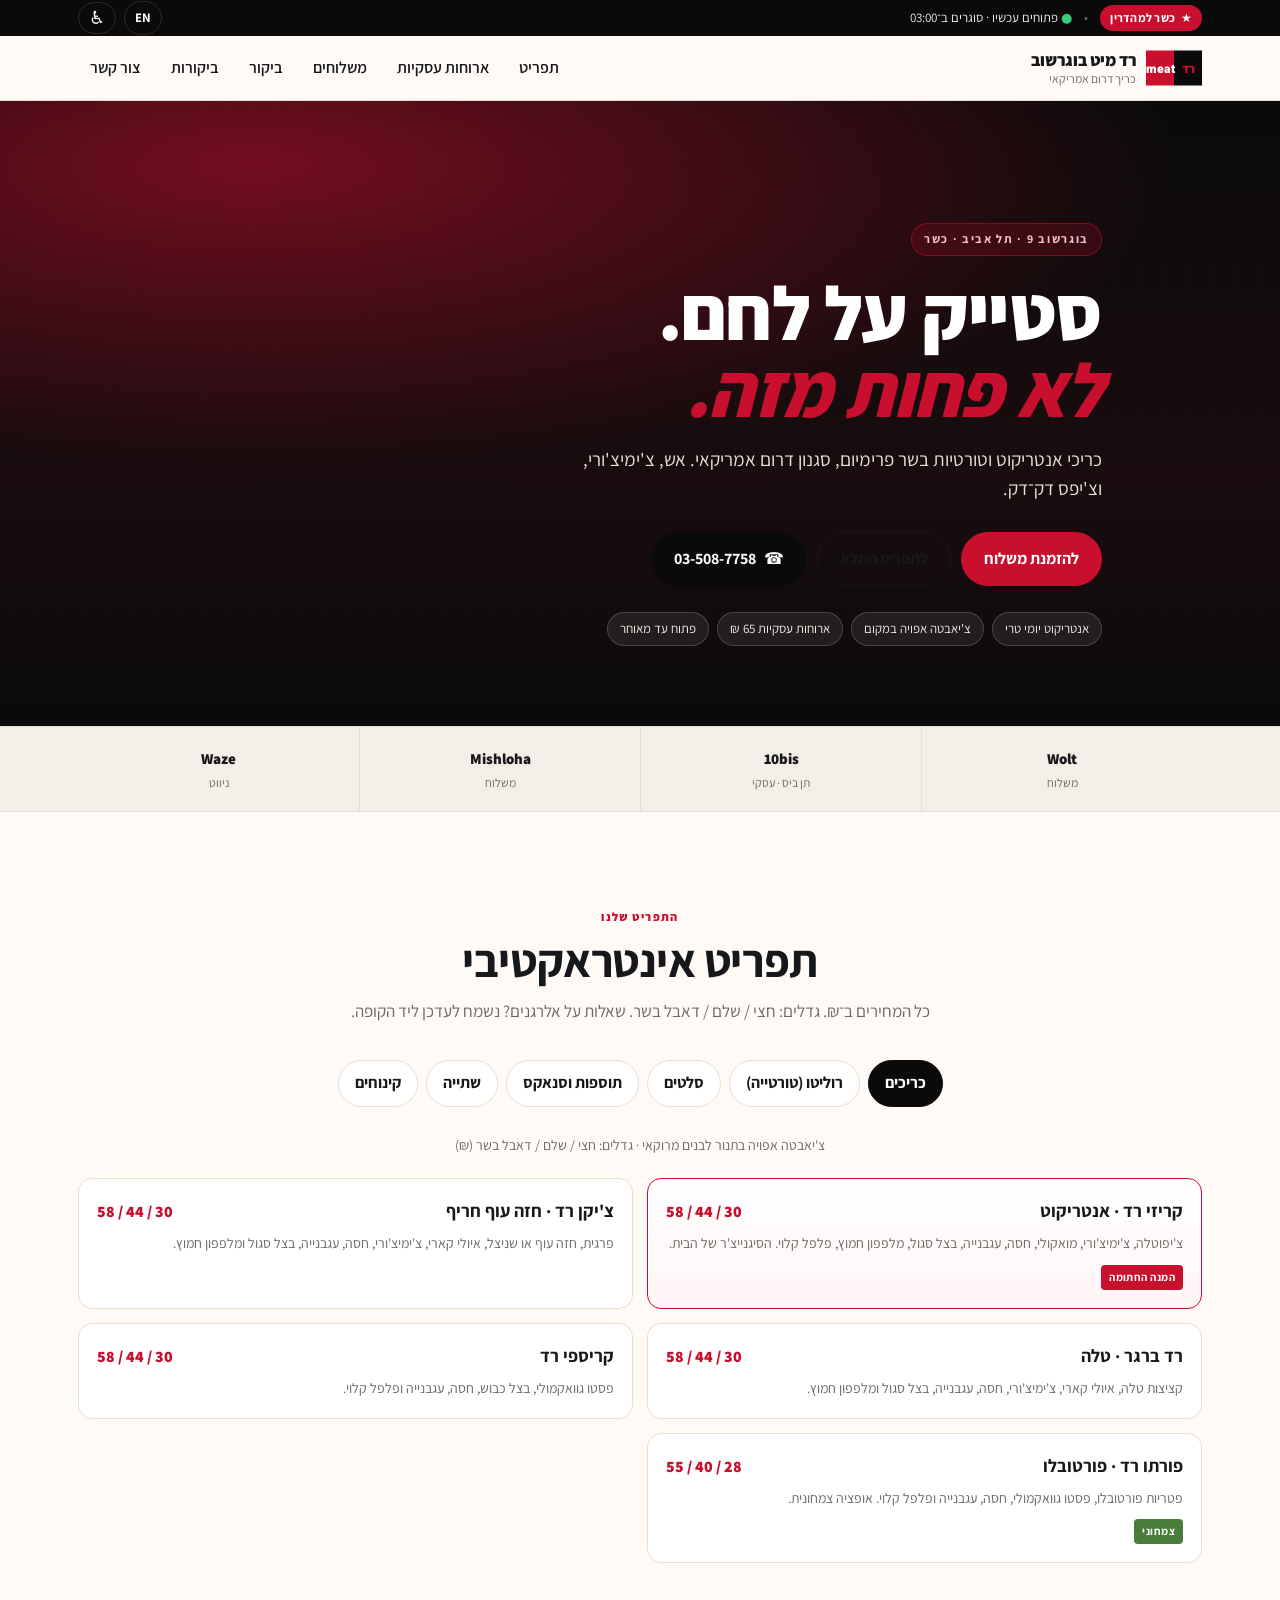
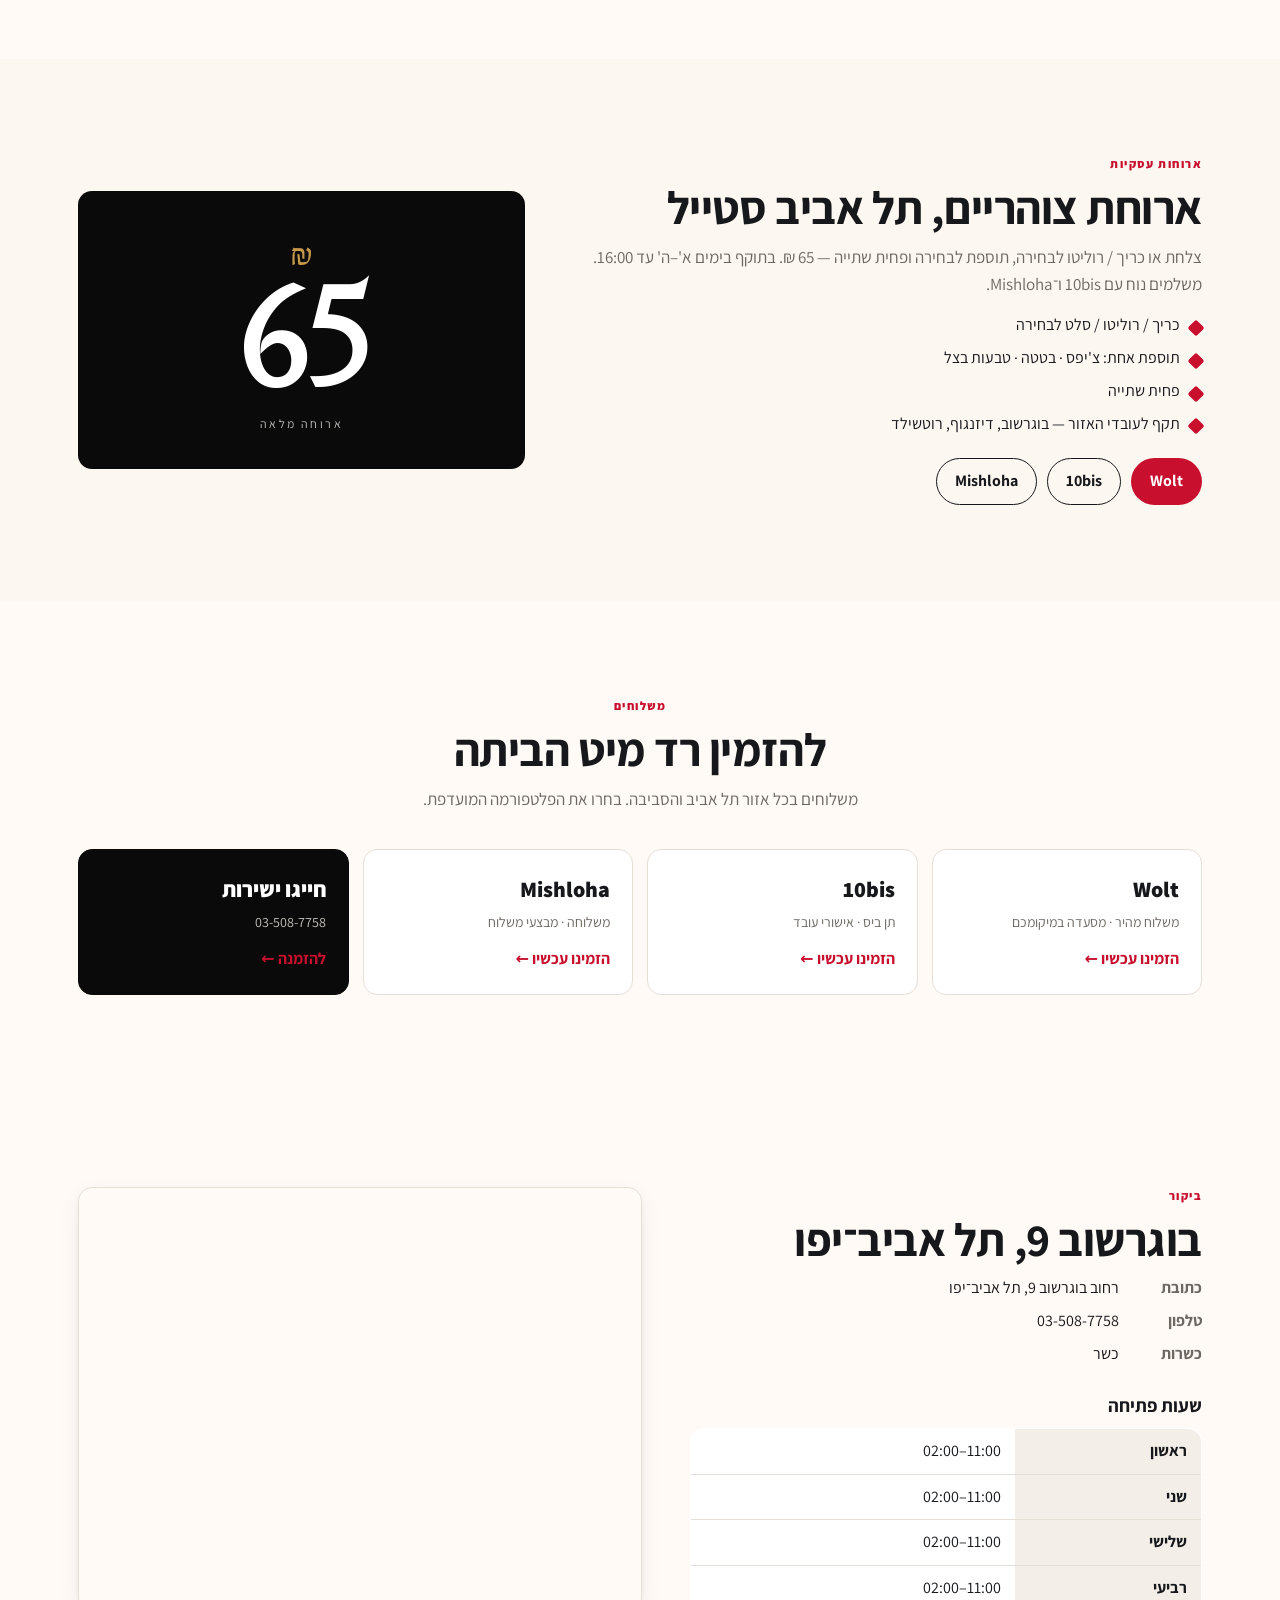
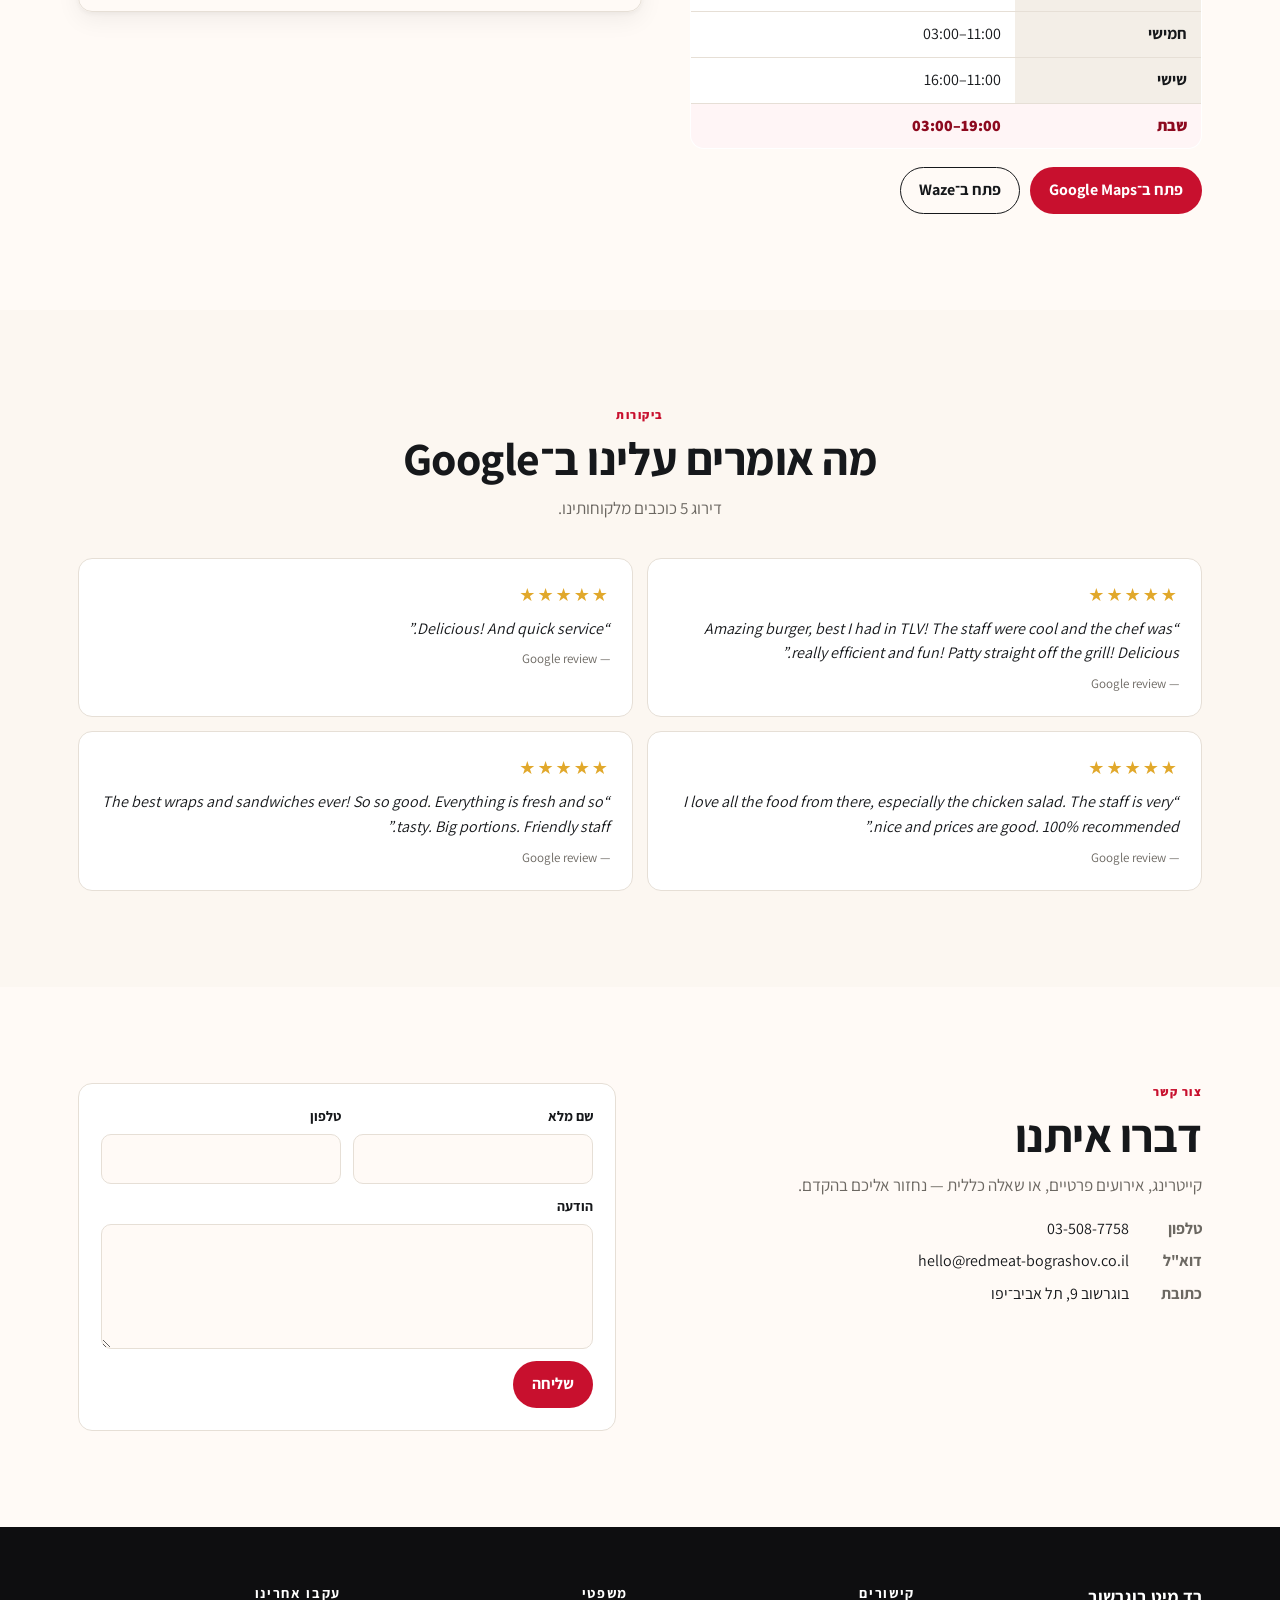
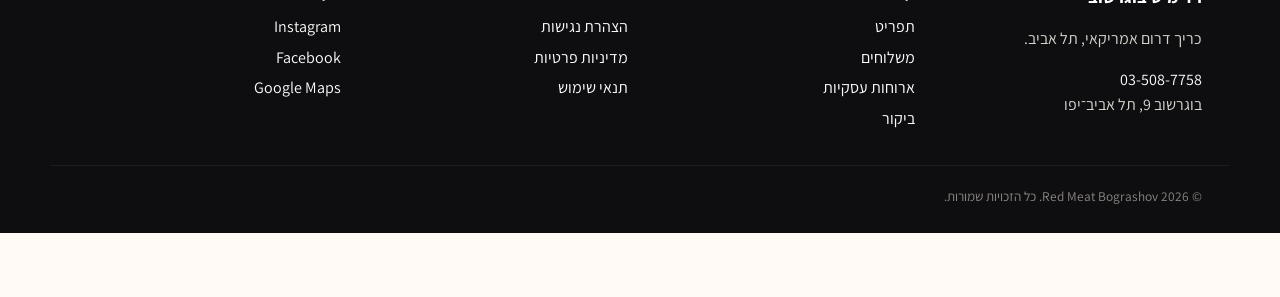
==== commit f0287e77: "Drop reservations + Cibus, centralize URLs, add menu image slot - Removed the reservations section, " ====
--- a/index.html
+++ b/index.html
@@ -71,7 +71,7 @@
       { "@type": "OpeningHoursSpecification", "dayOfWeek": "Saturday",  "opens": "19:00", "closes": "03:00" }
     ],
     "hasMenu": "https://redmeat-bograshov.co.il/#menu",
-    "acceptsReservations": "https://www.tabit.co.il/",
+    "acceptsReservations": "False",
     "isAccessibleForFree": true,
     "keywords": "kosher, kosher restaurant, כשר",
     "aggregateRating": {
@@ -152,7 +152,6 @@
           <li><a href="#menu" data-i18n="nav.menu">תפריט</a></li>
           <li><a href="#lunch" data-i18n="nav.lunch">ארוחות עסקיות</a></li>
           <li><a href="#delivery" data-i18n="nav.delivery">משלוחים</a></li>
-          <li><a href="#reservations" data-i18n="nav.reservations">הזמנת מקום</a></li>
           <li><a href="#visit" data-i18n="nav.visit">ביקור</a></li>
           <li><a href="#reviews" data-i18n="nav.reviews">ביקורות</a></li>
           <li><a href="#contact" data-i18n="nav.contact">צור קשר</a></li>
@@ -192,30 +191,23 @@
       </div>
     </section>
 
-    <!-- QUICK ACTIONS BAR (delivery / reservations / waze) -->
+    <!-- QUICK ACTIONS BAR (delivery + waze) -->
+    <!-- Links are configured centrally in assets/js/main.js → LINKS object -->
     <section class="quick" aria-label="Quick actions">
       <div class="container quick__grid">
-        <a class="quick__item" href="https://wolt.com/" target="_blank" rel="noopener">
+        <a class="quick__item" data-link="wolt" href="#" target="_blank" rel="noopener">
           <span class="quick__name">Wolt</span>
           <span class="quick__sub" data-i18n="quick.delivery">משלוח</span>
         </a>
-        <a class="quick__item" href="https://www.10bis.co.il/" target="_blank" rel="noopener">
+        <a class="quick__item" data-link="tenbis" href="#" target="_blank" rel="noopener">
           <span class="quick__name">10bis</span>
           <span class="quick__sub" data-i18n="quick.business">תן ביס · עסקי</span>
         </a>
-        <a class="quick__item" href="https://www.mishloha.co.il/" target="_blank" rel="noopener">
+        <a class="quick__item" data-link="mishloha" href="#" target="_blank" rel="noopener">
           <span class="quick__name">Mishloha</span>
           <span class="quick__sub" data-i18n="quick.delivery">משלוח</span>
         </a>
-        <a class="quick__item" href="https://www.cibus.co.il/" target="_blank" rel="noopener">
-          <span class="quick__name">Cibus</span>
-          <span class="quick__sub" data-i18n="quick.business">תשלום עסקי</span>
-        </a>
-        <a class="quick__item quick__item--accent" href="https://www.tabit.co.il/" target="_blank" rel="noopener">
-          <span class="quick__name">Tabit</span>
-          <span class="quick__sub" data-i18n="quick.book">הזמנת מקום</span>
-        </a>
-        <a class="quick__item" href="https://waze.com/ul?q=Bograshov%209%20Tel%20Aviv" target="_blank" rel="noopener">
+        <a class="quick__item" data-link="waze" href="#" target="_blank" rel="noopener">
           <span class="quick__name">Waze</span>
           <span class="quick__sub" data-i18n="quick.navigate">ניווט</span>
         </a>
@@ -242,6 +234,16 @@
           <button class="menu-tab" role="tab" aria-selected="false" aria-controls="cat-drinks" id="tab-drinks" data-target="cat-drinks" data-i18n="menu.tabs.drinks">שתייה</button>
           <button class="menu-tab" role="tab" aria-selected="false" aria-controls="cat-dessert" id="tab-dessert" data-target="cat-dessert" data-i18n="menu.tabs.dessert">קינוחים</button>
         </div>
+
+        <!--
+          📸 ADDING PHOTOS TO MENU ITEMS
+          Each <li class="menu-item"> can show an optional photo.
+          1) Drop the file into  assets/img/menu/   (recommended size 600×450 JPG)
+          2) Add this line as the FIRST child of the <li class="menu-item">:
+               <img class="menu-item__img" src="assets/img/menu/crazy-red.jpg"
+                    alt="Crazy Red entrecote sandwich" loading="lazy">
+          That's it — the card automatically reflows into a side-by-side layout.
+        -->
 
         <!-- Sandwiches -->
         <div class="menu-panel is-active" id="cat-sandwiches" role="tabpanel" aria-labelledby="tab-sandwiches">
@@ -417,7 +419,7 @@
           <h2 id="lunch-title" class="section__title" data-i18n="lunch.title">ארוחת צוהריים, תל אביב סטייל</h2>
           <p class="section__lead" data-i18n="lunch.lead">
             צלחת או כריך / רוליטו לבחירה, תוספת לבחירה ופחית שתייה — 65 ₪. בתוקף בימים א'–ה' עד 16:00.
-            משלמים נוח עם 10bis, Cibus ו־Mishloha.
+            משלמים נוח עם 10bis ו־Mishloha.
           </p>
           <ul class="lunch__list">
             <li data-i18n="lunch.b1">כריך / רוליטו / סלט לבחירה</li>
@@ -426,9 +428,9 @@
             <li data-i18n="lunch.b4">תקף לעובדי האזור — בוגרשוב, דיזנגוף, רוטשילד</li>
           </ul>
           <div class="lunch__cta">
-            <a class="btn btn--primary" href="https://www.10bis.co.il/" target="_blank" rel="noopener">10bis</a>
-            <a class="btn btn--ghost" href="https://www.cibus.co.il/" target="_blank" rel="noopener">Cibus</a>
-            <a class="btn btn--ghost" href="https://www.mishloha.co.il/" target="_blank" rel="noopener">Mishloha</a>
+            <a class="btn btn--primary" data-link="wolt"     href="#" target="_blank" rel="noopener">Wolt</a>
+            <a class="btn btn--ghost"   data-link="tenbis"   href="#" target="_blank" rel="noopener">10bis</a>
+            <a class="btn btn--ghost"   data-link="mishloha" href="#" target="_blank" rel="noopener">Mishloha</a>
           </div>
         </div>
         <div class="lunch__price" aria-hidden="true">
@@ -448,17 +450,17 @@
           <p class="section__lead" data-i18n="delivery.lead">משלוחים בכל אזור תל אביב והסביבה. בחרו את הפלטפורמה המועדפת.</p>
         </header>
         <div class="delivery-grid">
-          <a class="delivery-card" href="https://wolt.com/" target="_blank" rel="noopener" aria-label="Order via Wolt">
+          <a class="delivery-card" data-link="wolt" href="#" target="_blank" rel="noopener" aria-label="Order via Wolt">
             <span class="delivery-card__name">Wolt</span>
             <span class="delivery-card__desc" data-i18n="delivery.wolt">משלוח מהיר · מסעדה במיקומכם</span>
             <span class="delivery-card__cta" data-i18n="delivery.cta">הזמינו עכשיו ←</span>
           </a>
-          <a class="delivery-card" href="https://www.10bis.co.il/" target="_blank" rel="noopener" aria-label="Order via 10bis">
+          <a class="delivery-card" data-link="tenbis" href="#" target="_blank" rel="noopener" aria-label="Order via 10bis">
             <span class="delivery-card__name">10bis</span>
             <span class="delivery-card__desc" data-i18n="delivery.tenbis">תן ביס · אישורי עובד</span>
             <span class="delivery-card__cta" data-i18n="delivery.cta">הזמינו עכשיו ←</span>
           </a>
-          <a class="delivery-card" href="https://www.mishloha.co.il/" target="_blank" rel="noopener" aria-label="Order via Mishloha">
+          <a class="delivery-card" data-link="mishloha" href="#" target="_blank" rel="noopener" aria-label="Order via Mishloha">
             <span class="delivery-card__name">Mishloha</span>
             <span class="delivery-card__desc" data-i18n="delivery.mishloha">משלוחה · מבצעי משלוח</span>
             <span class="delivery-card__cta" data-i18n="delivery.cta">הזמינו עכשיו ←</span>
@@ -468,26 +470,6 @@
             <span class="delivery-card__desc">03-508-7758</span>
             <span class="delivery-card__cta" data-i18n="delivery.callcta">להזמנה ←</span>
           </a>
-        </div>
-      </div>
-    </section>
-
-    <!-- RESERVATIONS -->
-    <section class="section section--dark" id="reservations" aria-labelledby="res-title">
-      <div class="container reservations">
-        <div class="reservations__copy">
-          <p class="section__eyebrow" data-i18n="res.eyebrow">הזמנת מקום</p>
-          <h2 id="res-title" class="section__title" data-i18n="res.title">לשמור שולחן בבוגרשוב</h2>
-          <p class="section__lead" data-i18n="res.lead">
-            ניהול הזמנות מבוצע דרך Tabit / Ontopo. בקבוצות גדולות (8+) — חייגו אלינו ישירות לתיאום.
-          </p>
-          <div class="reservations__cta">
-            <a class="btn btn--primary btn--lg" href="https://www.tabit.co.il/" target="_blank" rel="noopener">Tabit</a>
-            <a class="btn btn--ghost btn--lg" href="https://ontopo.co.il/" target="_blank" rel="noopener">Ontopo</a>
-            <a class="btn btn--call btn--lg" href="tel:+97235087758">
-              <span aria-hidden="true">☎</span> 03-508-7758
-            </a>
-          </div>
         </div>
       </div>
     </section>
@@ -527,8 +509,8 @@
           </table>
 
           <div class="visit__nav">
-            <a class="btn btn--primary" href="https://maps.app.goo.gl/ZKso4oRaaqG4Py2k8?g_st=ic" target="_blank" rel="noopener" data-i18n="visit.gmaps">פתח ב־Google Maps</a>
-            <a class="btn btn--ghost" href="https://waze.com/ul?q=Bograshov%209%20Tel%20Aviv" target="_blank" rel="noopener" data-i18n="visit.waze">פתח ב־Waze</a>
+            <a class="btn btn--primary" data-link="gmaps" href="#" target="_blank" rel="noopener" data-i18n="visit.gmaps">פתח ב־Google Maps</a>
+            <a class="btn btn--ghost"   data-link="waze"  href="#" target="_blank" rel="noopener" data-i18n="visit.waze">פתח ב־Waze</a>
           </div>
         </div>
 
@@ -626,9 +608,9 @@
       <span aria-hidden="true">🛵</span>
       <span data-i18n="thumb.order">הזמנת משלוח</span>
     </a>
-    <a class="thumbbar__btn" href="#reservations">
-      <span aria-hidden="true">🍽️</span>
-      <span data-i18n="thumb.book">הזמנת מקום</span>
+    <a class="thumbbar__btn" href="#menu">
+      <span aria-hidden="true">📖</span>
+      <span data-i18n="thumb.menu">תפריט</span>
     </a>
     <a class="thumbbar__btn thumbbar__btn--call" href="tel:+97235087758" aria-label="Call now">
       <span aria-hidden="true">☎</span>
@@ -652,7 +634,7 @@
         <ul>
           <li><a href="#menu" data-i18n="nav.menu">תפריט</a></li>
           <li><a href="#delivery" data-i18n="nav.delivery">משלוחים</a></li>
-          <li><a href="#reservations" data-i18n="nav.reservations">הזמנת מקום</a></li>
+          <li><a href="#lunch" data-i18n="nav.lunch">ארוחות עסקיות</a></li>
           <li><a href="#visit" data-i18n="nav.visit">ביקור</a></li>
         </ul>
       </nav>
--- a/assets/css/styles.css
+++ b/assets/css/styles.css
@@ -258,7 +258,7 @@
 .quick { background: var(--c-paper-2); border-block: 1px solid var(--c-line); }
 .quick__grid {
   display: grid;
-  grid-template-columns: repeat(6, minmax(0,1fr));
+  grid-template-columns: repeat(4, minmax(0,1fr));
   gap: 0;
 }
 .quick__item {
@@ -273,14 +273,11 @@
 .quick__item:hover, .quick__item:focus-visible { background: #fff; }
 .quick__name { font-weight: 800; font-size: 15px; }
 .quick__sub { color: var(--c-muted); font-size: 12px; margin-top: 4px; }
-.quick__item--accent { background: var(--c-red); color: #fff; }
-.quick__item--accent .quick__sub { color: rgba(255,255,255,.85); }
-.quick__item--accent:hover { background: var(--c-red-deep); }
-
-@media (max-width: 720px) {
-  .quick__grid { grid-template-columns: repeat(3, 1fr); }
-  .quick__item:nth-child(3n) { border-inline-end: 0; }
-  .quick__item:nth-child(-n+3) { border-bottom: 1px solid var(--c-line); }
+
+@media (max-width: 540px) {
+  .quick__grid { grid-template-columns: repeat(2, 1fr); }
+  .quick__item:nth-child(2n) { border-inline-end: 0; }
+  .quick__item:nth-child(-n+2) { border-bottom: 1px solid var(--c-line); }
 }
 
 /* ============== SECTIONS ============== */
@@ -380,6 +377,34 @@
 .menu-item--hero {
   border-color: var(--c-red);
   background: linear-gradient(180deg, #fff 0%, #fff5f6 100%);
+}
+
+/* Optional photo. Drop an <img class="menu-item__img"> as the FIRST child
+   of any .menu-item to enable. The card auto-switches to a 2-column layout. */
+.menu-item__img {
+  width: 100%;
+  aspect-ratio: 4 / 3;
+  object-fit: cover;
+  border-radius: var(--radius-sm);
+  background: var(--c-paper-2);
+  margin-bottom: 12px;
+}
+.menu-item:has(> .menu-item__img) {
+  display: grid;
+  grid-template-columns: 120px 1fr;
+  gap: 14px;
+  align-items: start;
+}
+.menu-item:has(> .menu-item__img) .menu-item__img {
+  margin-bottom: 0;
+}
+.menu-item:has(> .menu-item__img) > :not(.menu-item__img) {
+  grid-column: 2;
+}
+@media (max-width: 540px) {
+  .menu-item:has(> .menu-item__img) {
+    grid-template-columns: 96px 1fr;
+  }
 }
 .menu-item__badge {
   display: inline-block;
